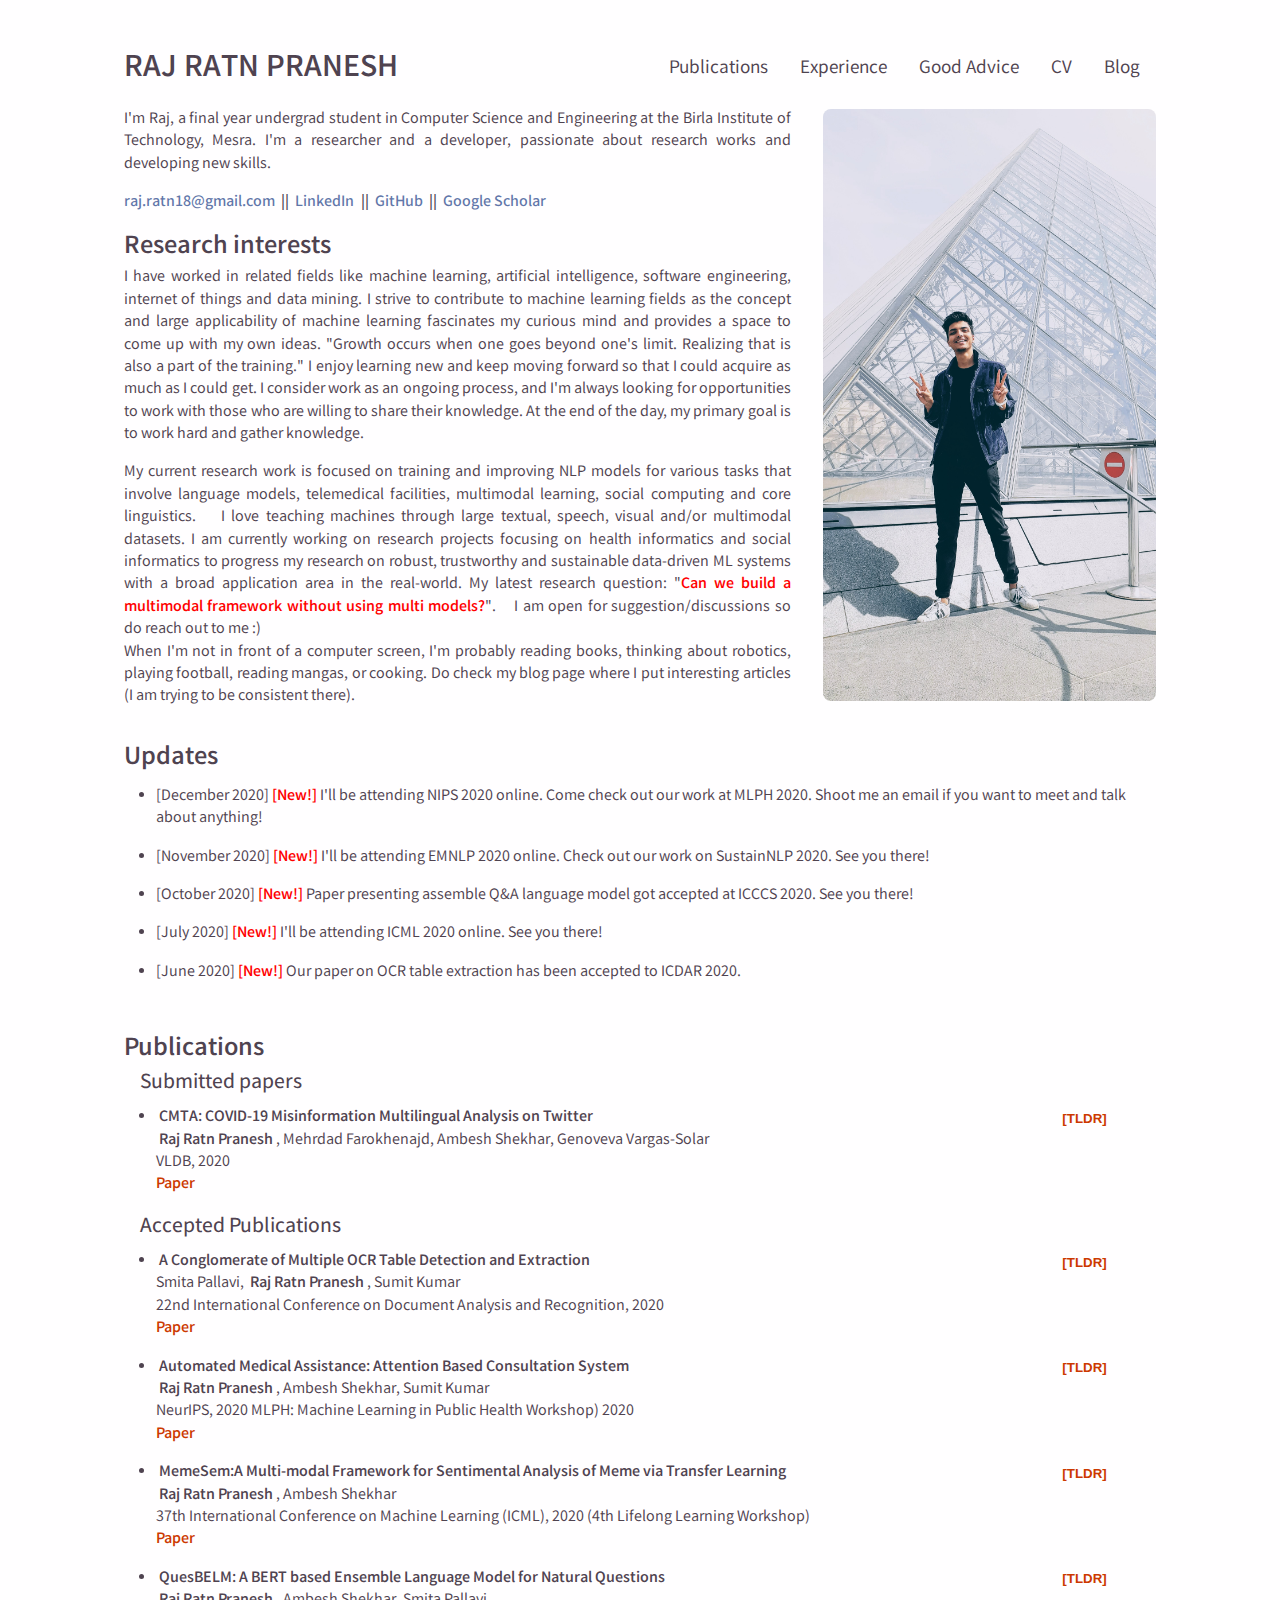
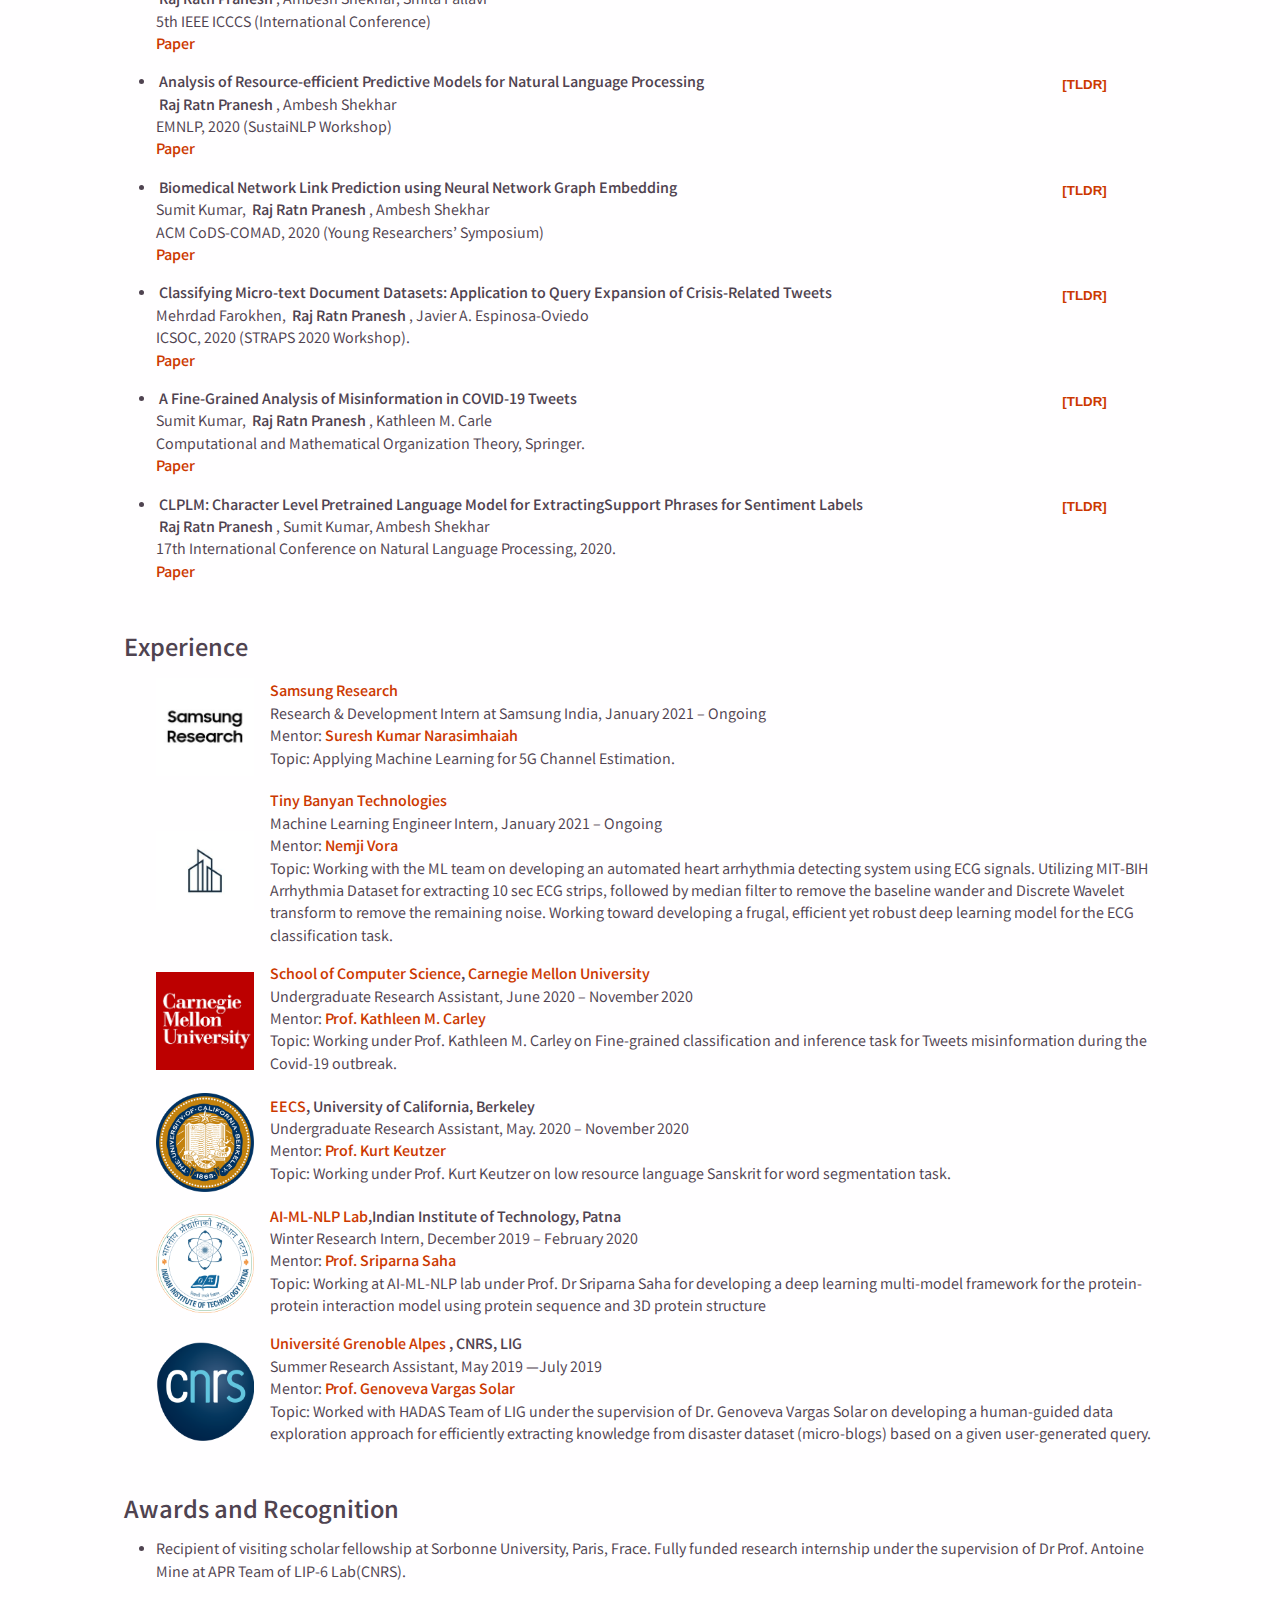
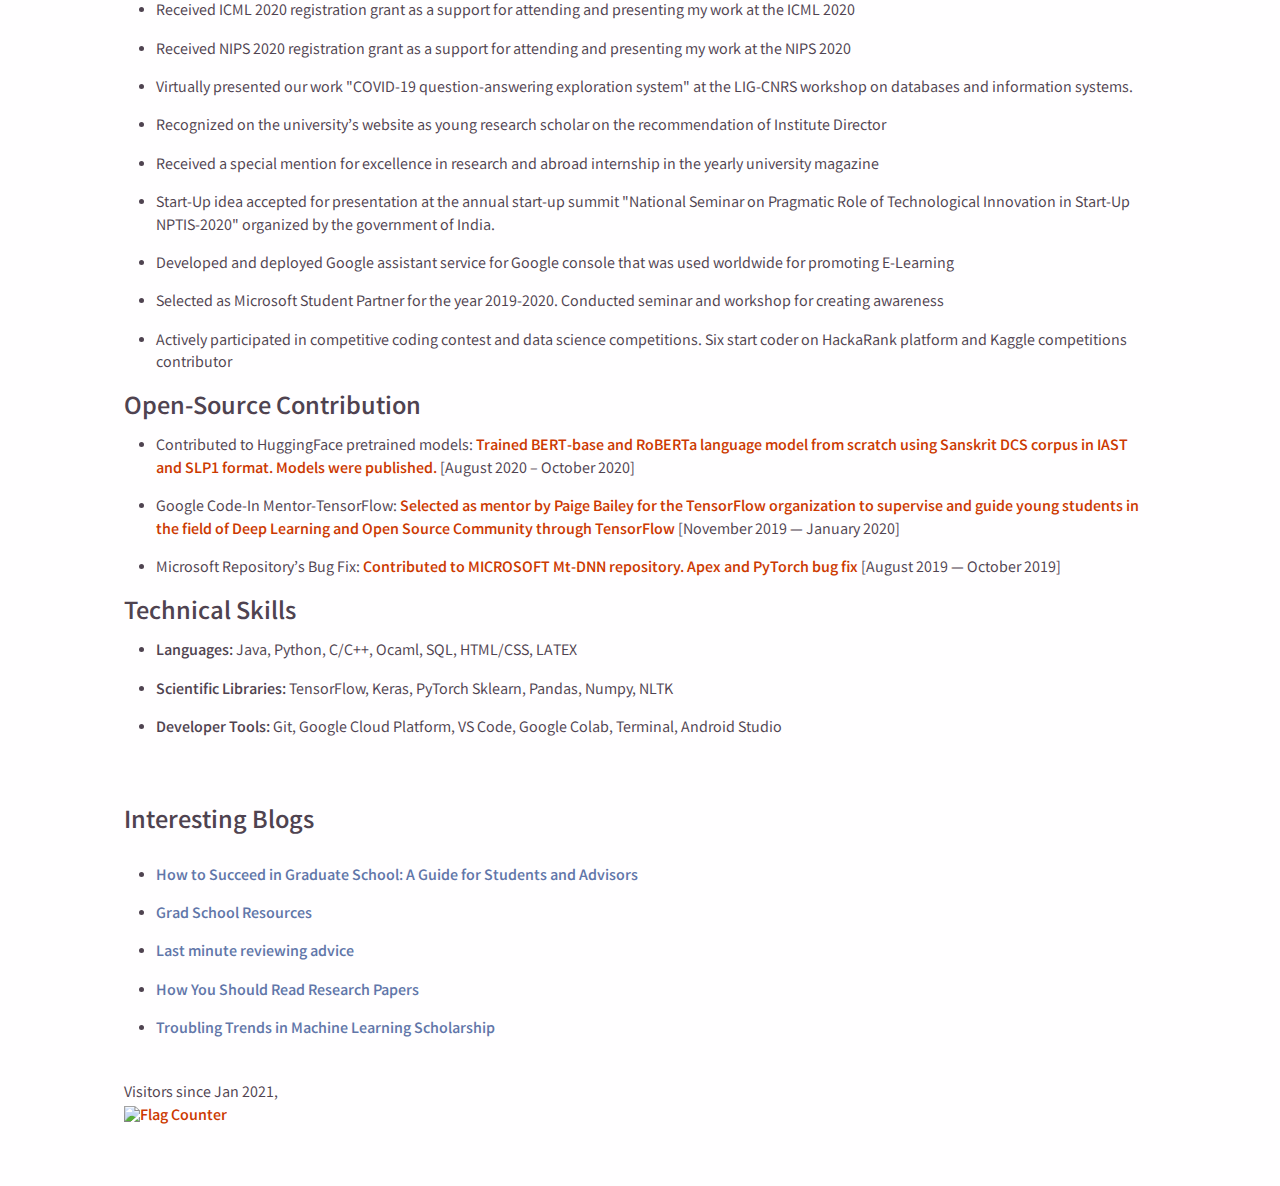
==== index.html @ efa4438d "Update index.html" ====
<!DOCTYPE html>
<html lang="en">
  <head>
    <meta charset="UTF-8" />
    <meta name="viewport" content="width=device-width, initial-scale=1.0" />
    <meta name="description" content="Raj Ratn Pranesh Academic Page" />
    <link rel="stylesheet" href="css/main.css" />
    <link rel="icon" href="img/umlogo.png">
    <title>Raj Ratn Pranesh</title>
  </head>
  <body>
    <header>
      <div class="container header-inner">
        <h1 class="name">
          Raj Ratn Pranesh
        </h1>
        <nav>
          <ul>
            <li><a href="#publications">Publications</a></li>
            <li><a href="#experience">Experience</a></li>
            <li><a href="#suggestedlinks">Good Advice</a></li>
            <li><a href="https://drive.google.com/file/d/10y8Qg8hfHDELDWDgAJNbiM0kEyWPwmr0/view?usp=sharing" target="_blank">CV</a></li>
            <li><a href="https://learningoverload.home.blog/" target="_blank">Blog</a></li>
          </ul>
        </nav>
      </div>
    </header>
    <main>
      <section id="about" class="py-1">
        <div class="container about-inner">
          <div class="about-desc">
            <p class="pb-1">
              I'm Raj, a final year undergrad student in Computer Science and Engineering at the Birla Institute of Technology, Mesra. I'm a researcher and a developer, passionate about research works and developing new skills.  
            </p>
            <div class="contact-info">
              <a href="mailto:raj.ratn18@gmail.com">raj.ratn18@gmail.com</a>
              <!-- <span>||</span>
              <a href="mailto:raj.ratn18@gmail.com"
                >raj.ratn18@gmail.com</a
              > -->
              <span>||</span>
              <a href="https://www.linkedin.com/in/raj-ratn-pranesh-382155172/">LinkedIn</a>
              <span>||</span>
              <a href="https://github.com/Rajratnpranesh">GitHub</a>
              <span>||</span>
              <a href="https://scholar.google.com/citations?user=tLBG408AAAAJ&hl=en"
                >Google Scholar</a
              >
              <!--<span>||</span>
              <a
                href="https://drive.google.com/file/d/114a9vX3dpjajZa9isMDg_d294-v-FcZ7/view?usp=sharing&authuser=0" target="_blank"
                >CV</a
              >-->
            </div>
            <div class="research">
              <h1 class="heading-m">
                Research interests
              </h1>
              <p class="pb-1">
				I have worked in related fields like machine learning, artificial intelligence, software engineering, internet of things and data mining. I strive to contribute to machine learning fields as the concept and large applicability of machine learning fascinates my curious mind and provides a space to come up with my own ideas.

				"Growth occurs when one goes beyond one's limit. Realizing that is also a part of the training."
				I enjoy learning new and keep moving forward so that I could acquire as much as I could get. I consider work as an ongoing process, and I'm always looking for opportunities to work with those who are willing to share their knowledge. At the end of the day, my primary goal is to work hard and gather knowledge.
				</span>
              </p>
	    <p>
		   My current research work is focused on training and improving NLP models for various tasks that involve language models, telemedical facilities, multimodal learning, social computing and core linguistics. 
		    I love teaching machines through large textual, speech, visual and/or multimodal datasets. I am currently working on research projects focusing on health informatics and social informatics to progress my research on robust, trustworthy and sustainable data-driven ML systems with a broad application area in the real-world. My latest research question: "<span style="color:red;font-weight: bold;">Can we build a multimodal framework without using multi models?</span>".
		    I am open for suggestion/discussions so do reach out to me :)
	     </p>	    
              <p>
                
				When I'm not in front of a computer screen, I'm probably reading books, thinking about robotics, playing football, reading mangas, or cooking. Do check my blog page where I put interesting articles (I am trying to be consistent there).
              </p>
            </div>
          </div>
          <img src="img/Raj.jpg" alt="raj" />
        </div>
      </section>
      <section id="updates" class="py-1">
        <div class="container updates-inner">
          <h1 class="heading-m">
            Updates
          </h1>
          <ul>
			<li>[December 2020] <span style="color:red;font-weight: bold;">[New!]</span> I'll be attending NIPS 2020 online. Come check out our work at MLPH 2020. Shoot me an email if you want to meet and talk about anything!</li>		  
			<li>[November 2020] <span style="color:red;font-weight: bold;">[New!]</span> I'll be attending EMNLP 2020 online. Check out our work on SustainNLP 2020. See you there!</li>
			<li>[October 2020] <span style="color:red;font-weight: bold;">[New!]</span> Paper presenting assemble Q&A language model got accepted at ICCCS 2020. See you there!</li>
            <li>[July 2020] <span style="color:red;font-weight: bold;">[New!]</span> I'll be attending ICML 2020 online. See you there!</li>
            <li>[June 2020] <span style="color:red;font-weight: bold;">[New!]</span> Our paper on OCR table extraction has been accepted to ICDAR 2020.</li>
          </ul>
        </div>
      </section>
      <section id="publications" class="py-1">
        <div class="container publications-inner">
          <h1 class="heading-m"> Publications</h1>
          <div class="submitted">
            <h2 class="heading-s ml-1">Submitted papers</h2>
            <ul>
              <li>
                <div class="collapsible">
                  <p><span class="bold"> CMTA: COVID-19 Misinformation Multilingual Analysis on Twitter </span></p>
                  <button class="collapsible-btn">[TLDR]</button>
                  <p><span class="bold">Raj Ratn Pranesh</span>, Mehrdad Farokhenajd, Ambesh Shekhar, Genoveva Vargas-Solar
                  <br>VLDB, 2020<br>
                    <a href="https://drive.google.com/file/d/1bB1dwH2BFgYZf8Ocv3Q9ercTDxtJCzsC/view?usp=sharing">Paper</a>
                  </p></div>
                <div class="content"> <p class="py-025"> <span class ="bold">TLDR: </span>This paper presents a multilingual COVID-19 related tweet analysis method, CMTA, that uses BERT, a deep learning model for multilingual tweet misinformation detection and classification. CMTA extracts features from multilingual textual data, which is then categorized into specific information classes. Classification is done by a Dense-CNN model trained on tweets manually annotated into information classes (i.e., ’false’, ’partly false’, ’misleading’).
                </p> </div>
              </li>       
            </ul>
          </div>

          <div class="accepted">
            <h2 class="heading-s ml-1">Accepted Publications</h2>
            <ul>
              <li>
                <div class="collapsible">
                  <p><span class="bold"> A Conglomerate of Multiple OCR Table Detection and Extraction </span></p>
                  <button class="collapsible-btn">[TLDR]</button>
                  <p>Smita Pallavi,<span class="bold"> Raj Ratn Pranesh</span>, Sumit Kumar
                  <br>22nd International Conference on Document Analysis and Recognition, 2020<br>
                   <a href="https://arxiv.org/abs/2010.08591">Paper</a>
                  </p></div>
                <div class="content"> <p class="py-025"> <span class ="bold">TLDR: </span> Information representation as tables are compact and concise method that eases searching, indexing, and storage requirements. Extracting and cloning tables from parsable documents is easier and widely used, however industry still faces challenge in detecting and extracting tables from OCR documents or images. This paper proposes an algorithm that detects and extracts multiple tables from OCR document. The algorithm uses a combination of image processing techniques, text recognition and procedural coding to identify distinct tables in same image and map the text to appropriate corresponding cell in dataframe which can be stored as Comma-separated values, Database, Excel and multiple other usable formats.</p> </div>
              </li>

              <li>
                <div class="collapsible">
                  <p><span class="bold"> Automated Medical Assistance: Attention Based Consultation System </span></p>
                    <button class="collapsible-btn">[TLDR]</button>
                  <p><span class="bold">Raj Ratn Pranesh</span>, Ambesh Shekhar, Sumit Kumar
                    <br>NeurIPS, 2020 MLPH: Machine Learning in Public Health Workshop) 2020<br>
                    <a href="https://drive.google.com/file/d/1_hAzSBimEjbZNGGp4PRoW0jbW207kr9A/view">Paper</a>
                    <!--<span>||</span><a href="">Dataset</a>-->
                  </p></div>
                <div class="content"><p class="py-025"><span class ="bold">TLDR: </span>. We designed three
				transformers based encoder-decoder model, namely, BERT, GPT2, and BART and
				trained them on large the dialogue dataset for text generation. We performed a
				comparative study of the models and in our analysis, we found that the BART
				model generates a doctor-like response and contains clinically informative data.
				The overall generated results were very promising and show that through transfer
				learning pre-trained transformers are reliable for developing automated medical
				assistance system and doctor-like-treatments. </p></div>
              </li>

              <li>
                <div class="collapsible">
                  <p><span class="bold"> MemeSem:A Multi-modal Framework for Sentimental Analysis of Meme via Transfer Learning </span></p>
                  <button class="collapsible-btn">[TLDR]</button>
                  <p><span class="bold">Raj Ratn Pranesh</span>, Ambesh Shekhar
                  <br>37th International Conference on Machine Learning (ICML), 2020 (4th Lifelong Learning Workshop)<br>
                    <a href="https://openreview.net/attachment?id=qHAEGVRlrz9&name=pdf">Paper</a>
                    <!--<span>||</span><a href=""> Poster </a>-->
                  </p></div>
                <div class="content"> <p class="py-025"> <span class ="bold">TLDR: </span>In this paper, we present MemeSem- a multimodal deep neural network framework for sentiment analysis of memes via transfer learning. Our proposed model utilizes VGG19 pretrained on ImageNet dataset and BERT language model to learn the visual and textual feature of the meme and combine them together to make predictions. </p> </div>
              </li>

              <li>
                <div class="collapsible">
                  <p><span class="bold"> QuesBELM: A BERT based Ensemble Language Model for Natural Questions </span></p>
                  <button class="collapsible-btn">[TLDR]</button>
                  <p><span class="bold">Raj Ratn Pranesh</span>, Ambesh Shekhar, Smita Pallavi
                  <br> 5th IEEE ICCCS (International Conference) <br>
                    <a href="https://openreview.net/pdf?id=5J3KYvaIw35">Paper</a>
                    <!--<span>||</span><a href=""> Poster </a>-->
                  </p></div>
                <div class="content"> <p class="py-025"> <span class ="bold">TLDR: </span>In our work, we systematically compare the performance of powerful variant models of Transformer architectures- ’BERTbase, BERT-large-WWM and ALBERT-XXL’ over Natural Questions dataset. We also propose a state-of-the-art BERT based ensemble language model- QuesBELM. QuesBELM leverages the power of existing BERT variants combined together to build a more accurate stacking ensemble model for question answering (QA) system </p> </div>
              </li>

              <li>
                <div class="collapsible">
                  <p> <span class="bold"> Analysis of Resource-efficient Predictive Models for Natural Language Processing </span> </p>
                  <button class="collapsible-btn">[TLDR]</button>
                  <p> <span class="bold">Raj Ratn Pranesh</span>, Ambesh Shekhar
                    <br> EMNLP, 2020 (SustaiNLP Workshop) <br>
                    <a href="https://openreview.net/pdf?id=4Dowguaqed">Paper</a>
                    <!--<span>||</span><a href=""> Slides </a>-->
                  </p></div>
                <div class="content"> <p class="py-025"> <span class ="bold">TLDR: </span>In this paper, we presented an analyses of the resource efficient predictive models, namely Bonsai, Binary Neighbor Compression(BNC), ProtoNN, Random Forest, Naive Bayes and Support vector machine(SVM), in the machine learning field for resource constraint devices. These models try to minimize resource requirements like RAM and storage without hurting the accuracy much. We utilized these models on multiple benchmark natural language processing tasks, which were sentimental analysis, spam message detection, emotion analysis and fake news classification.</p> </div>
              </li>

              <li>
                <div class="collapsible">
                  <p> <span class="bold"> Biomedical Network Link Prediction using Neural Network Graph Embedding </span> </p>
                  <button class="collapsible-btn">[TLDR]</button>
                  <p> Sumit Kumar, <span class="bold"> Raj Ratn Pranesh</span>, Ambesh Shekhar
                    <br> ACM CoDS-COMAD, 2020 (Young Researchers’ Symposium) <br>
                    <a href="https://openreview.net/pdf?id=ZsG1W37IbVh">Paper</a>
                    <!--<span>||</span><a href=""> Poster </a>-->
                  </p></div>
                <div class="content"> <p class="py-025"> <span class ="bold">TLDR: </span> In this paper, we aim at Graph embedding learning for automatic grasping of low-dimensional node representation on biomedical networks. The purpose is to use different neural Graph embedding methods for conducting analysis on 3 major biomedical link prediction tasks: drug-disease association (DDA) prediction, drug-drug interaction (DDI) classification, and protein-protein interaction (PPI) classification. We observe that graph embedding method achieve a promising result without the use of any biological features. </p> </div>
              </li>

              <li>
                <div class="collapsible">
                  <p> <span class="bold"> Classifying Micro-text Document Datasets: Application to Query Expansion of Crisis-Related Tweets </span> </p>
                  <button class="collapsible-btn">[TLDR]</button>
                  <p> Mehrdad Farokhen,<span class="bold"> Raj Ratn Pranesh</span>, Javier A. Espinosa-Oviedo
                    <br> ICSOC, 2020 (STRAPS 2020 Workshop).<br>
                    <a href="https://drive.google.com/file/d/1Ys9WFKMiG4mOGwU8ugU259HSCT-l-hGa/view">Paper</a>
                    <!--<span>||</span><a href=""> Poster </a>-->
                  </p></div>
                <div class="content"> <p class="py-025"> <span class ="bold">TLDR: </span>This paper introduces an approach based on classification and query expansion techniques in the context of micro-texts (i.e., tweets) search. In our approach, a user’s query is rewritten using a classified vocabulary derived from top-k results, to reflect her search intent better.</p> </div>
              </li>

              <li>
                <div class="collapsible">
                  <p> <span class="bold"> A Fine-Grained Analysis of Misinformation in COVID-19 Tweets </span> </p>
                  <button class="collapsible-btn">[TLDR]</button>
                  <p> Sumit Kumar,<span class="bold"> Raj Ratn Pranesh</span>, Kathleen M. Carle
                    <br> Computational and Mathematical Organization Theory, Springer.<br>
                    <a href="https://drive.google.com/file/d/1BbCM-Pfm8xca6dYe9TJbKAYpIYltDSYs/view">Paper</a>
                    <!--<span>||</span><a href=""> Poster </a>-->
                  </p></div>
                <div class="content"> <p class="py-025"> <span class ="bold">TLDR: </span>In this paper, We have proposed a Twitter dataset for fine-grained classification. Our dataset is consist of 1970 manually annotated tweets and is categorized into 4 misinformation classes, i.e, “Irrelevant”, “Conspiracy”, “True Information”, and “False Information” on the basis of response erupted during COVID-19. In this work, we also generated useful insights on our dataset and performed a systematic analysis of various language models. </p> </div>
              </li>

              <li>
                <div class="collapsible">
                  <p> <span class="bold"> CLPLM: Character Level Pretrained Language Model for ExtractingSupport Phrases for Sentiment Labels </span> </p>
                  <button class="collapsible-btn">[TLDR]</button>
                  <p> <span class="bold">Raj Ratn Pranesh</span>, Sumit Kumar, Ambesh Shekhar
                    <br> 17th International Conference on Natural Language Processing, 2020.<br>
                    <a href="https://drive.google.com/file/d/1qj-q-oYR18Zvwoxg3CoAwt1VGf-oHlyb/view">Paper</a>
                  </p></div>
                <div class="content"> <p class="py-025"> <span class ="bold">TLDR: </span>In this paper, we have designed a character-level pre-trained language model for extracting support phrases from tweets based on the sentiment label. We also propose a character-level ensemble model designed by properly blending Pre-trained Contextual Embeddings (PCE) models- RoBERTa, BERT, and ALBERT along with Neural network models-RNN, CNN and WaveNet at different stages of the model. For a given tweet and associated sentiment label, our model predicts the span of phrases in a tweet that prompts the particular sentiment in the tweet. </p> </div>
              </li>
            </ul>
          </div>
        </div>

      </section>
      <section id="experience" class="py-1">
        <div class="container experience-inner">
          <!--<h1 class="heading-m">
            Experience
          </h1>-->
          <div class="internship">
            <h1 class="heading-m" class="py-1">Experience</h1>

            <ul style=" list-style-type: none;">
		    
              <li>
                <div class="experience-col" >
                  <img src="img/sr.jpg" alt="" />
                  <div class="experience-informations">
                      <p>
                        <span class="bold"><a href=""></a> <a href=""> Samsung Research </a></span>
                      </p>
                      <p>
                        Research & Development Intern at Samsung India, January 2021 – Ongoing
                      </p>
                      <p>
                        Mentor: <a href="https://www.linkedin.com/in/suresh-kumar-n/?originalSubdomain=in" >Suresh Kumar Narasimhaiah</a>
                      </p>
                      <p>
                        Topic: Applying Machine Learning for 5G Channel Estimation.
                      </p>
                  </div>
                </div>
              </li>		    
		    
		    		    
              <li>
                <div class="experience-col" >
                  <img src="img/tbt.jpg" alt="" />
                  <div class="experience-informations">
                      <p>
                        <span class="bold"><a href=""></a> <a href=""> Tiny Banyan Technologies </a></span>
                      </p>
                      <p>
                        Machine Learning Engineer Intern, January 2021 – Ongoing
                      </p>
                      <p>
                        Mentor: <a href="https://drive.google.com/file/d/1GmFdfAKHuhbAA2HvnCZI4uKPDxAOpcbv/view?usp=sharing" >Nemji Vora</a>
                      </p>
                      <p>
                        Topic: Working with the ML team on developing an automated heart arrhythmia detecting system using ECG signals. Utilizing MIT-BIH Arrhythmia Dataset for extracting 10 sec ECG strips, followed by median filter to remove the baseline
wander and Discrete Wavelet transform to remove the remaining noise. Working toward developing a frugal, efficient yet robust deep learning model for the ECG classification task.
                      </p>
                  </div>
                </div>
              </li>
		    
		    
              <li>
                <div class="experience-col" >
                  <img src="img/facebook-research.png" alt="" />
                  <div class="experience-informations">
                      <p>
                        <span class="bold"><a href="https://www.scs.cmu.edu/">School of Computer Science</a>, <a href="https://www.cmu.edu/"> Carnegie Mellon University</a></span>
                      </p>
                      <p>
                        Undergraduate Research Assistant, June 2020 – November 2020
                      </p>
                      <p>
                        Mentor: <a href="http://www.casos.cs.cmu.edu/bios/carley/carley.html" >Prof. Kathleen M. Carley</a>
                      </p>
                      <p>
                        Topic: Working under Prof. Kathleen M. Carley on Fine-grained classification and inference task for Tweets misinformation during the Covid-19 outbreak.
                      </p>
                  </div>
                </div>
              </li>

              <li>
                <div class="experience-col" >
                  <img src="img/Seal_of_University_of_California,_Berkeley.svg.png" alt=""/>
                  <div class="experience-informations">
                      <p>
                        <span class="bold"><a href="https://eecs.berkeley.edu/">EECS</a>, University of California, Berkeley</span>
                      </p>
                      <p>
                        Undergraduate Research Assistant, May. 2020 – November 2020
                      </p>
                      <p>
                        Mentor: <a href="https://people.eecs.berkeley.edu/~keutzer/" >Prof. Kurt Keutzer</a>
                      </p>
                      <p>
                        Topic: Working under Prof. Kurt Keutzer on low resource language Sanskrit for word segmentation task.
                      </p>
                  </div>
                </div>
              </li>
              <li>
                <div class="experience-col" >
                  <img src="img/academias.svg.png" alt="Aca" />
                  <div class="experience-informations">
                      <p>
                        <span class="bold"><a href="http://www.iitp.ac.in/~ai-nlp-ml/">AI-ML-NLP Lab</a>,Indian Institute of Technology, Patna</span>
                      </p>
                      <p>
                        Winter Research Intern, December 2019 – February 2020
                      </p>
                      <p>
                        Mentor: <a href="http://www.iitp.ac.in/~sriparna/" >Prof. Sriparna Saha</a>
                      </p>
                      <p>
                        Topic: Working at AI-ML-NLP lab under Prof. Dr Sriparna Saha for developing a deep learning multi-model framework for the protein-protein interaction model using protein sequence and 3D protein structure
                      </p>
                  </div>
                </div>
              </li>
              <li>
                <div class="experience-col" >
                  <img src="img/1200px-CNRS.svg.png" alt="hi"/>
                  <div class="experience-informations">
                      <p>
                        <span class="bold"><a href="http://www.liglab.fr/en/research/research-areas-and-teams/hadas" >Université Grenoble Alpes </a>, CNRS, LIG</span>
                      </p>
                      <p>
                        Summer Research Assistant, May 2019 —July 2019
                      </p>
                      <p>
                        Mentor: <a href="http://vargas-solar.com/" >Prof. Genoveva Vargas Solar</a>
                      </p>
                      <p>
                        Topic: Worked with HADAS Team of LIG under the supervision of Dr. Genoveva Vargas Solar on developing a human-guided data exploration approach for efficiently extracting knowledge from disaster dataset (micro-blogs) based on a given user-generated query.
                      </p>
                  </div>
                </div>
              </li>
            </ul>
          </div>
          <div class="awards">
            <h1 class="heading-m py-1"></h1>
            <h1 class="heading-m" class="py-1">Awards and Recognition</h1>
            <ul>
              <li>Recipient of visiting scholar fellowship at Sorbonne University, Paris, Frace. Fully funded research internship under the supervision of Dr Prof. Antoine Mine at APR Team of LIP-6 Lab(CNRS).</li>
              <li>Received ICML 2020 registration grant as a support for attending and presenting my work at the ICML 2020</li>
              <li>Received NIPS 2020 registration grant as a support for attending and presenting my work at the NIPS 2020</li>
              <li>Virtually presented our work "COVID-19 question-answering exploration system" at the LIG-CNRS workshop on databases and information systems.</li>
              <li>Recognized on the university’s website as young research scholar on the recommendation of Institute Director</li>
              <li>Received a special mention for excellence in research and abroad internship in the yearly university magazine</li>
              <li>Start-Up idea accepted for presentation at the annual start-up summit "National Seminar on Pragmatic Role of Technological Innovation in Start-Up NPTIS-2020" organized by the government of India.</li>
              <li>Developed and deployed Google assistant service for Google console that was used worldwide for promoting E-Learning</li>
             <li>Selected as Microsoft Student Partner for the year 2019-2020. Conducted seminar and workshop for creating awareness</li>
              <li>Actively participated in competitive coding contest and data science competitions. Six start coder on HackaRank platform and Kaggle competitions contributor</li>		  
            </ul>
            <div class="service">

              <h1 class="heading-m" class="py-1">Open-Source Contribution</h1>
              <ul>
                <li>

                    Contributed to HuggingFace pretrained models:
                    <a href="https://huggingface.co/rajratnpranesh"
                      >Trained BERT-base and RoBERTa language model from scratch using Sanskrit DCS corpus in IAST and SLP1 format. Models were published.</a
                    >
                    [August 2020 – October 2020]

                </li>
                <li>

                    Google Code-In Mentor-TensorFlow:
                    <a href="https://codein.withgoogle.com/archive/"
                      >Selected as mentor by Paige Bailey for the TensorFlow organization to supervise and guide young students in the field of Deep Learning and Open Source Community through TensorFlow</a
                    >
                    [November 2019 — January 2020]

                </li>
                <li>

                    Microsoft Repository’s Bug Fix:
                    <a href="https://github.com/namisan/mt-dnn/pull/108"
                      >Contributed to MICROSOFT Mt-DNN repository. Apex and PyTorch bug fix </a
                    >
                    [August 2019 — October 2019]

                </li>		      
              </ul>
            </div>
          </div>
          <div class="service">
            <h1 class="heading-m" class="py-1">Technical Skills</h1>
            <ul>
              <li><span class="bold">Languages:</span> Java, Python, C/C++, Ocaml, SQL, HTML/CSS, LATEX</li>
              <li><span class="bold">Scientific Libraries:</span> TensorFlow, Keras, PyTorch Sklearn, Pandas, Numpy, NLTK</li>
              <li><span class="bold">Developer Tools:</span> Git, Google Cloud Platform, VS Code, Google Colab, Terminal, Android Studio</li>
            </ul>
          </div>


        <div id="suggestedlinks" class="suggestedlinks">
          <h1 class="heading-m py-1"></h1>
          <h1 class="heading-m py-1">Interesting Blogs</h1>
          <ul>
            <li><a href="https://www.csee.umbc.edu/~mariedj/papers/advice.pdf">How to Succeed in Graduate School: A Guide for Students and Advisors</a></li>
            <li><a href="http://martiansideofthemoon.github.io/2018/05/29/grad-resources.html">Grad School Resources</a></li>
            <li><a href="https://acl2017.wordpress.com/2017/02/23/last-minute-reviewing-advice/amp/?__twitter_impression=true">Last minute reviewing advice</a></li>
            <li><a href="https://towardsdatascience.com/how-you-should-read-research-papers-according-to-andrew-ng-stanford-deep-learning-lectures-98ecbd3ccfb3">How You Should Read Research Papers</a></li>
            <li><a href="https://arxiv.org/abs/1807.03341">Troubling Trends in Machine Learning Scholarship</a></li>
          </ul>

        </div>
        </div>
      </div>

      </section>

  <section id="contact" class="home-section wg-contact   " style="padding: 10px 0 10px 0;" >
    <div class="container">
      





<div class="row contact-widget">
  <div class="col-12 col-lg-4 section-heading">
    <h1></h1>
    
  </div>
  <div class="col-12 col-lg-8">
    <p>Visitors since Jan 2021,  <br>
<a href="https://info.flagcounter.com/nyAr"><img src="https://s05.flagcounter.com/count2/nyAr/bg_FFFFFF/txt_000000/border_CCCCCC/columns_2/maxflags_10/viewers_0/labels_0/pageviews_0/flags_0/percent_0/" alt="Flag Counter" border="0"></a></p>


      



    
    

  </div>
</div>

    </div>
  </section>



    </main>
  </body>
  <script src="https://unpkg.com/feather-icons"></script>
  <script src="js/main.js"></script>
</html>
---- css/main.css ----
@import url("https://fonts.googleapis.com/css2?family=Varta:wght@300;400;500;515;600;700&display=swap");
.container {
  max-width: 1080px;
  padding: 0 1.5rem;
  margin: auto;
}

.py-025 {
  padding: 0.25rem 0;
}

.py-1 {
  padding: 1rem 0;
}

.py-2 {
  padding: 2rem 0;
}

.py-3 {
  padding: 3rem 0;
}

.pt-025 {
  padding-top: 0.25rem;
}

.pb-1 {
  padding-bottom: 1rem;
}

.ml-1 {
  margin-left: 1rem;
}

.heading-lg {
  font-size: 2rem;
}

.heading-m {
  font-size: 1.65rem;
}

.heading-s {
  font-size: 1.35rem;
  font-weight: 500;
}

.underline {
  text-decoration: underline;
}

.bold {
  font-weight: bold;
}

.linkcolor {
  color: red;
}

.experience-col {
  display: grid;
  grid-template-columns: 1fr 9fr;
  align-items: center;
  grid-gap: 1rem;
}

.experience-informations {
  display: grid;
  grid-template-rows: repeat(4, fit-content);
}

.collapsible {
  display: grid;
  grid-template-columns: 6fr 1fr;
  height: auto;
  align-items: center;
}

.collapsible span {
  font-weight: 800;
  margin: 0 0.2rem;
}

.collapsible-btn {
  background-color: transparent;
  cursor: pointer;
  border: none;
  font-weight: bold;
  color: #cc3900;
  outline: none;
}

.content {
  max-height: 0;
  overflow: hidden;
  transition: max-height 0.5s ease-in-out;
}

* {
  margin: 0;
  padding: 0;
  box-sizing: border-box;
}

html {
  font-family: "Varta", sans-serif;
  scroll-behavior: smooth;
  line-height: 1.4;
}

body {
  background: #fffeff;
  color: #4f4350;
  padding: 3rem 0;
}

#experience .experience-inner .suggestedlinks a {
  color: #6176a9;
}

a {
  text-decoration: none;
  color: #cc3900;
  font-weight: bold;
}

img {
  width: 100%;
}

header .header-inner {
  display: flex;
  justify-content: space-between;
}
header .header-inner .name {
  font-size: 2rem;
  text-transform: uppercase;
}
header .header-inner nav ul {
  display: flex;
  list-style: none;
  flex-wrap: wrap;
}
header .header-inner nav ul li {
  margin: 0.5rem 1rem;
}
header .header-inner nav ul li a {
  color: #4f4350;
  font-size: 1.2rem;
  font-weight: 400;
  transition: all 0.5s;
  border-bottom: 3px solid transparent;
}
header .header-inner nav ul li a:hover {
  border-bottom: 3px solid #6176a9;
}

#about .about-inner {
  display: grid;
  grid-template-columns: 3fr 1.5fr;
  grid-gap: 2rem;
}
#about .about-inner .contact-info span {
  font-weight: 800;
  margin: 0 0.2rem;
}
#about .about-inner .contact-info a {
  color: #6176a9;
  font-weight: 600;
}
#about .about-inner .research {
  padding-top: 1rem;
}
#about .about-inner p {
  text-align: justify;
}
#about .about-inner img {
  border-radius: 8px;
}

#updates .updates-inner ul li,
#updates .publications-inner ul li,
#updates .experience-inner ul li,
#publications .updates-inner ul li,
#publications .publications-inner ul li,
#publications .experience-inner ul li,
#experience .updates-inner ul li,
#experience .publications-inner ul li,
#experience .experience-inner ul li {
  margin: 1rem 0 1rem 2rem;
}
#updates .updates-inner ul li:first-child,
#updates .publications-inner ul li:first-child,
#updates .experience-inner ul li:first-child,
#publications .updates-inner ul li:first-child,
#publications .publications-inner ul li:first-child,
#publications .experience-inner ul li:first-child,
#experience .updates-inner ul li:first-child,
#experience .publications-inner ul li:first-child,
#experience .experience-inner ul li:first-child {
  margin: 0.5rem 0 1rem 2rem;
}
#updates .updates-inner ul li,
#updates .publications-inner ul li,
#updates .experience-inner ul li,
#publications .updates-inner ul li,
#publications .publications-inner ul li,
#publications .experience-inner ul li,
#experience .updates-inner ul li,
#experience .publications-inner ul li,
#experience .experience-inner ul li {
  color: #4f4350;
}

@media screen and (max-width: 880px) {
  .experience-col {
    grid-template-columns: 1fr 7fr;
  }
}

@media screen and (max-width: 800px) {
  #about .about-inner {
    grid-template-columns: 1fr;
  }
  #about .about-inner img {
    order: 1;
  }
  #about .about-inner .about-desc {
    order: 2;
  }
}

@media screen and (max-width: 750px) {
  .experience-col {
    grid-template-columns: 1fr 6fr;
  }
}
@media screen and (max-width: 640px) {
  .experience-col {
    grid-template-columns: 1fr 4fr;
  }
}

@media screen and (max-width: 600px) {
  header .header-inner {
    flex-direction: column;
    justify-content: center;
    align-items: center;
  }
}

@media screen and (max-width: 500px) {
  .experience-col {
    grid-template-columns: 1fr 2.5fr;
  }
}

@media screen and (max-width: 420px) {
  .experience-col {
    grid-template-columns: 1fr;
    justify-content: center;
  }

  .experience-col img {
    width: 50%;
    margin: auto;
  }
}
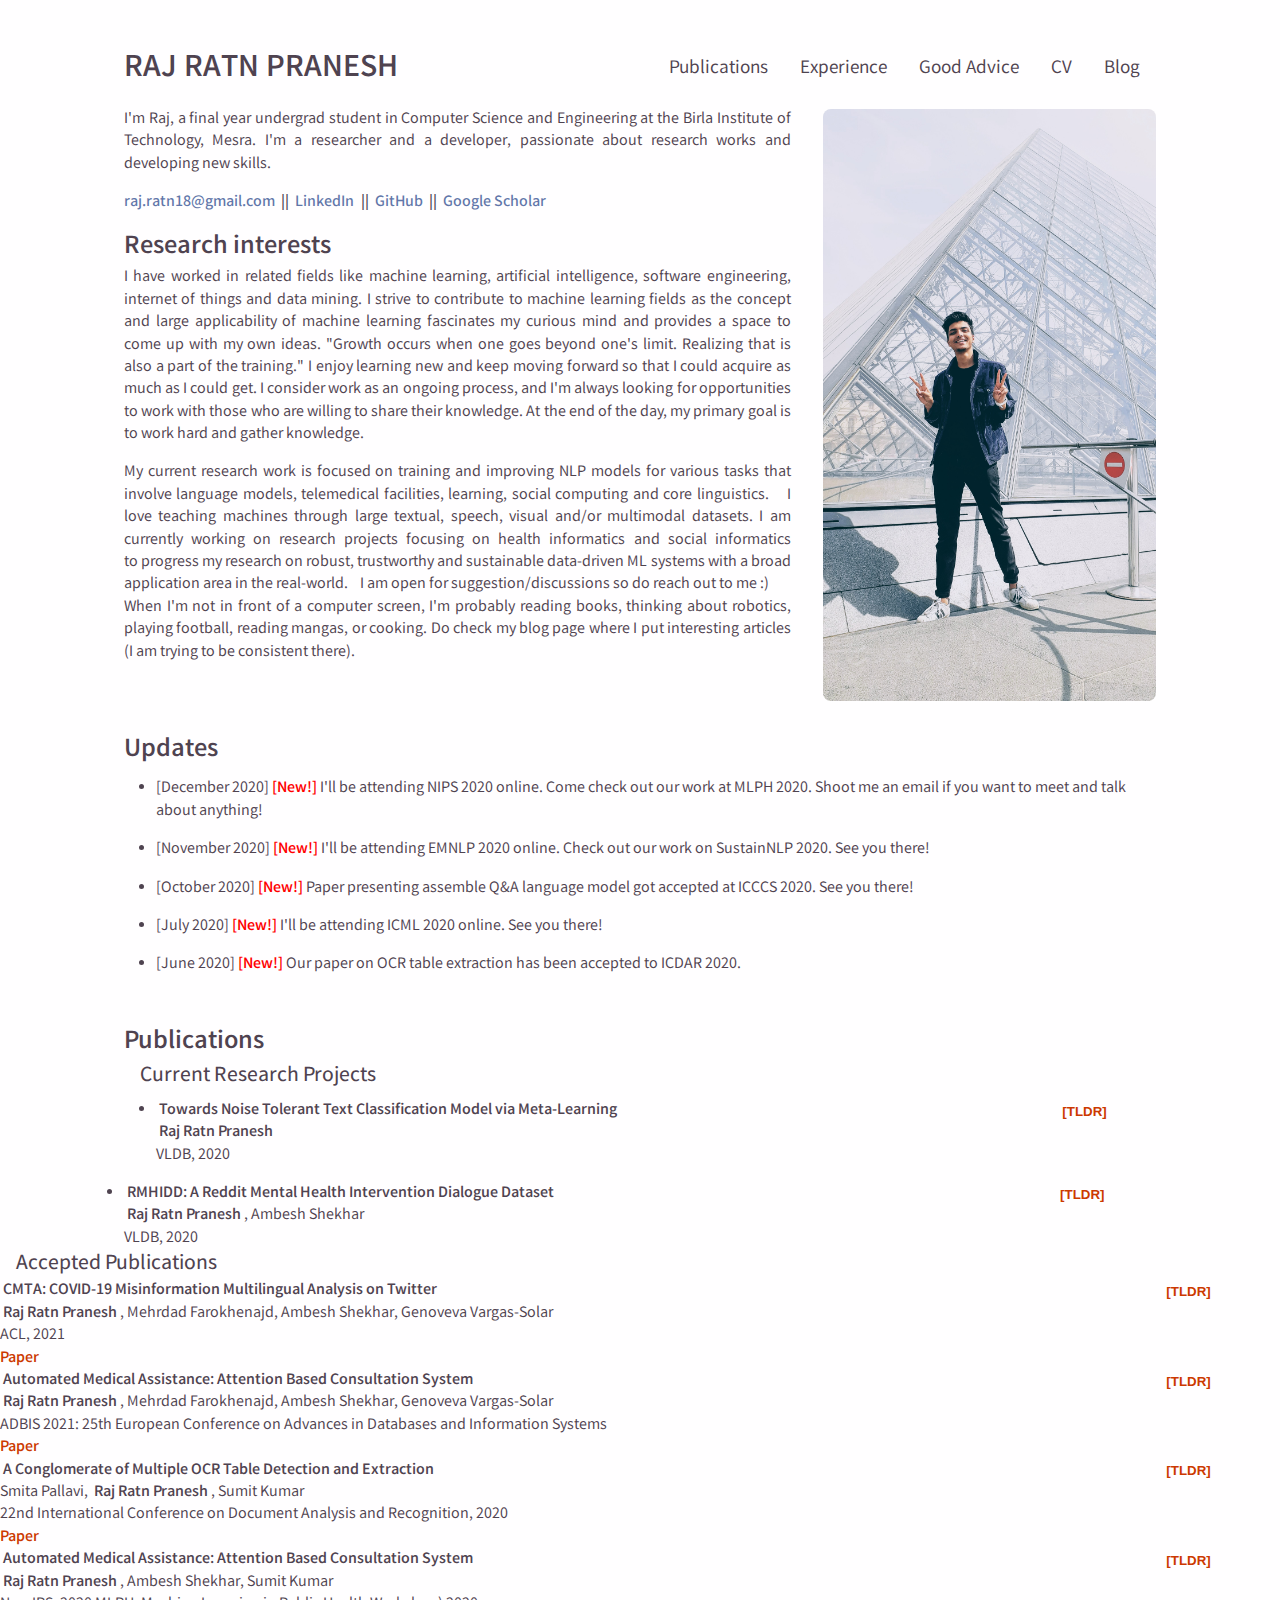
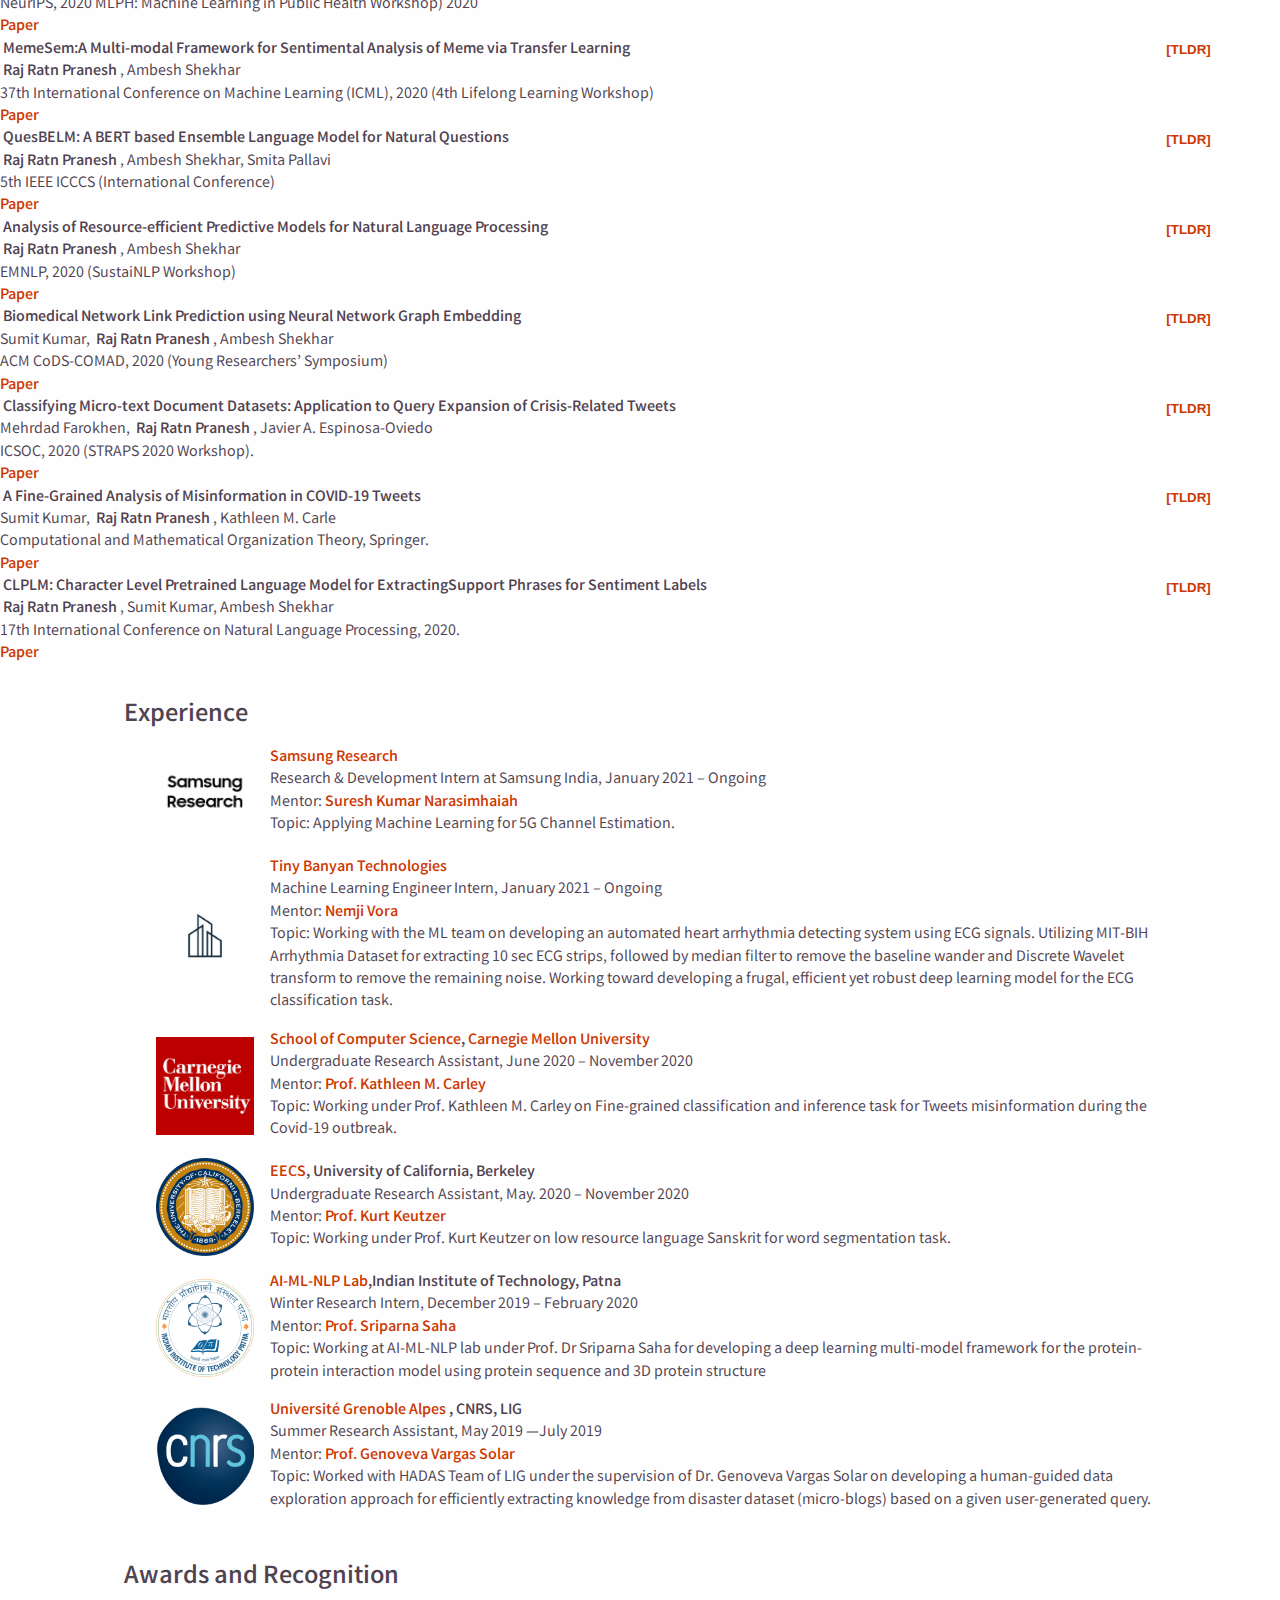
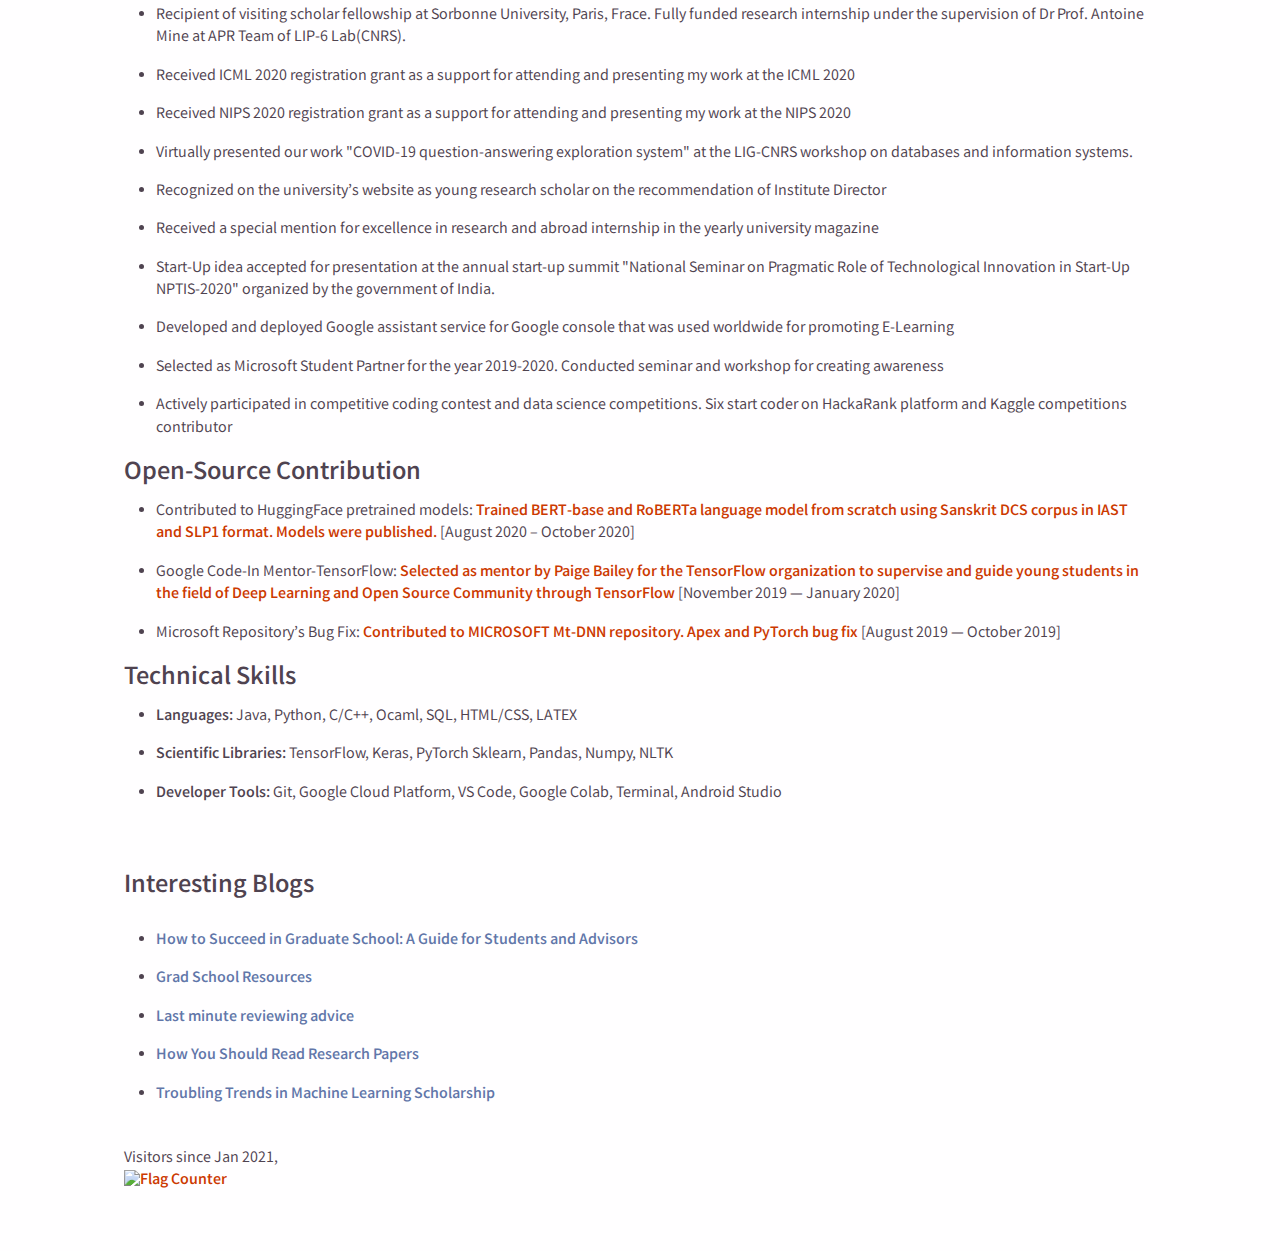
==== commit b74a7cf4: "Update index.html" ====
--- a/index.html
+++ b/index.html
@@ -64,8 +64,9 @@
 				</span>
               </p>
 	    <p>
-		   My current research work is focused on training and improving NLP models for various tasks that involve language models, telemedical facilities, multimodal learning, social computing and core linguistics. 
-		    I love teaching machines through large textual, speech, visual and/or multimodal datasets. I am currently working on research projects focusing on health informatics and social informatics to progress my research on robust, trustworthy and sustainable data-driven ML systems with a broad application area in the real-world. My latest research question: "<span style="color:red;font-weight: bold;">Can we build a multimodal framework without using multi models?</span>".
+		   My current research work is focused on training and improving NLP models for various tasks that involve language models, telemedical facilities, 
+		    learning, social computing and core linguistics. 
+		    I love teaching machines through large textual, speech, visual and/or multimodal datasets. I am currently working on research projects focusing on health informatics and social informatics to progress my research on robust, trustworthy and sustainable data-driven ML systems with a broad application area in the real-world.
 		    I am open for suggestion/discussions so do reach out to me :)
 	     </p>	    
               <p>
@@ -95,25 +96,61 @@
         <div class="container publications-inner">
           <h1 class="heading-m"> Publications</h1>
           <div class="submitted">
-            <h2 class="heading-s ml-1">Submitted papers</h2>
+            <h2 class="heading-s ml-1">Current Research Projects</h2>
             <ul>
               <li>
                 <div class="collapsible">
-                  <p><span class="bold"> CMTA: COVID-19 Misinformation Multilingual Analysis on Twitter </span></p>
-                  <button class="collapsible-btn">[TLDR]</button>
-                  <p><span class="bold">Raj Ratn Pranesh</span>, Mehrdad Farokhenajd, Ambesh Shekhar, Genoveva Vargas-Solar
+                  <p><span class="bold"> Towards Noise Tolerant Text Classification Model via Meta-Learning </span></p>
+                  <button class="collapsible-btn">[TLDR]</button>
+                  <p><span class="bold">Raj Ratn Pranesh</span> 
                   <br>VLDB, 2020<br>
-                    <a href="https://drive.google.com/file/d/1bB1dwH2BFgYZf8Ocv3Q9ercTDxtJCzsC/view?usp=sharing">Paper</a>
-                  </p></div>
-                <div class="content"> <p class="py-025"> <span class ="bold">TLDR: </span>This paper presents a multilingual COVID-19 related tweet analysis method, CMTA, that uses BERT, a deep learning model for multilingual tweet misinformation detection and classification. CMTA extracts features from multilingual textual data, which is then categorized into specific information classes. Classification is done by a Dense-CNN model trained on tweets manually annotated into information classes (i.e., ’false’, ’partly false’, ’misleading’).
+                    <a href=""></a>
+                  </p></div>
+                <div class="content"> <p class="py-025"> <span class ="bold">TLDR: </span> Despite significant advancements of deep neural networks (DNNs) in text classification tasks, one of the most crucial factors behind achieving human-level accuracy is the quality of large manually annotated training data, which are time-consuming and costly to accumulate. There are several low-cost data repositories available on the internet, but they often bear incorrect labels. But DNNs can easily overfit to label noise when trained on noisily labeled datasets, resulting in performance deterioration. Therefore, to address this problem, we present a noise-tolerant model-agnostic training algorithm. In this method, prior to the conventional gradient update, a meta-learning update is done by simulating the actual training using each set of generated synthetic noisy labels. Training on randomized synthetic noise helps the model to not overfit to any specific label noise which consequently, enhances its robustness to label noise present in the dataset. We perform extensive experiments on multiple massive text classification dataset and show that through our method DNNs learn finer textual representation making them robust to erroneous labels. </p></div>
                 </p> </div>
-              </li>       
+              </li> 
+	      
+              <li>
+                <div class="collapsible">
+                  <p><span class="bold"> RMHIDD: A Reddit Mental Health Intervention Dialogue Dataset </span></p>
+                  <button class="collapsible-btn">[TLDR]</button>
+                  <p><span class="bold">Raj Ratn Pranesh</span>, Ambesh Shekhar
+                  <br>VLDB, 2020<br>
+                    <a href=""></a>
+                  </p></div>
+                <div class="content"> <p class="py-025"> <span class ="bold">TLDR: </span> In the modern human society, mental health is one of the most critical concern. Over past many years a large proportion of population has been affected with serious mental disorders. People with mental illness require effective mental health intervention and treatment as early as possible to decrease the chances of any further mental defilement. In this paper, we present RMHIDD, a new dialogue corpus for automated mental health intervention. The dataset is consists of over 200K Reddit posts collected from 18 different sub-Reddit groups with each post  consisting of sequential conversation between the users. On this dataset, we also trained various models for dialogue generation task, namely-'Seq2Seq', 'BART' and 'DialoGPT'. In our analysis we found that the BART model outperformed other models with a higher Perplexity score of 19.7. We also found that the DialoGPT model surpasses other models on various machine translation evaluation metrics. The results generated from various language models were promising and showed the possibility of building automated mental health intervention.</p></div>
+              </li> 	      
+	      
             </ul>
           </div>
 
           <div class="accepted">
             <h2 class="heading-s ml-1">Accepted Publications</h2>
             <ul>
+		  
+              <li>
+                <div class="collapsible">
+                  <p><span class="bold"> CMTA: COVID-19 Misinformation Multilingual Analysis on Twitter </span></p>
+                    <button class="collapsible-btn">[TLDR]</button>
+                  <p><span class="bold">Raj Ratn Pranesh</span>, Mehrdad Farokhenajd, Ambesh Shekhar, Genoveva Vargas-Solar
+                    <br>ACL, 2021<br>
+                    <a href="">Paper</a>
+                    <!--<span>||</span><a href="">Dataset</a>-->
+                  </p></div>
+                <div class="content"><p class="py-025"><span class ="bold">TLDR: </span>.This paper presents a multilingual COVID-19 re- lated tweet analysis method, CMTA, that uses BERT, a deep learning model for multilingual tweet misinformation detection and classifica- tion. CMTA extracts features from multilin- gual textual data, which is then categorized into specific information classes. Classifica- tion is done by a Dense-CNN model trained on tweets manually annotated into information classes (i.e., ’false’, ’partly false’, ’mislead- ing’). The paper presents an analysis of mul- tilingual tweets from February to June, show- ing the distribution type of information spread across different languages. To access the per- formance of the CMTA multilingual model, we performed a comparative analysis of 8 monolingual model and CMTA for the misin- formation detection task. The results show that our proposed CMTA model has surpassed var- ious monolingual models which consolidated the fact that through transfer learning a multi- lingual framework could be developed. </p></div>
+              </li>		    
+		   		    
+                <div class="collapsible">
+                  <p><span class="bold"> Automated Medical Assistance: Attention Based Consultation System </span></p>
+                    <button class="collapsible-btn">[TLDR]</button>
+                  <p><span class="bold">Raj Ratn Pranesh</span>, Mehrdad Farokhenajd, Ambesh Shekhar, Genoveva Vargas-Solar
+                    <br>ADBIS 2021: 25th European Conference on Advances in Databases and Information Systems<br>
+                    <a href="">Paper</a>
+                    <!--<span>||</span><a href="">Dataset</a>-->
+                  </p></div>
+                <div class="content"><p class="py-025"><span class ="bold"> </p></div>
+              </li>		    
+		    
               <li>
                 <div class="collapsible">
                   <p><span class="bold"> A Conglomerate of Multiple OCR Table Detection and Extraction </span></p>
@@ -134,7 +171,7 @@
                     <a href="https://drive.google.com/file/d/1_hAzSBimEjbZNGGp4PRoW0jbW207kr9A/view">Paper</a>
                     <!--<span>||</span><a href="">Dataset</a>-->
                   </p></div>
-                <div class="content"><p class="py-025"><span class ="bold">TLDR: </span>. We designed three
+                <div class="content"><p class="py-025"><span class ="bold">TLDR: </span> We designed three
 				transformers based encoder-decoder model, namely, BERT, GPT2, and BART and
 				trained them on large the dialogue dataset for text generation. We performed a
 				comparative study of the models and in our analysis, we found that the BART
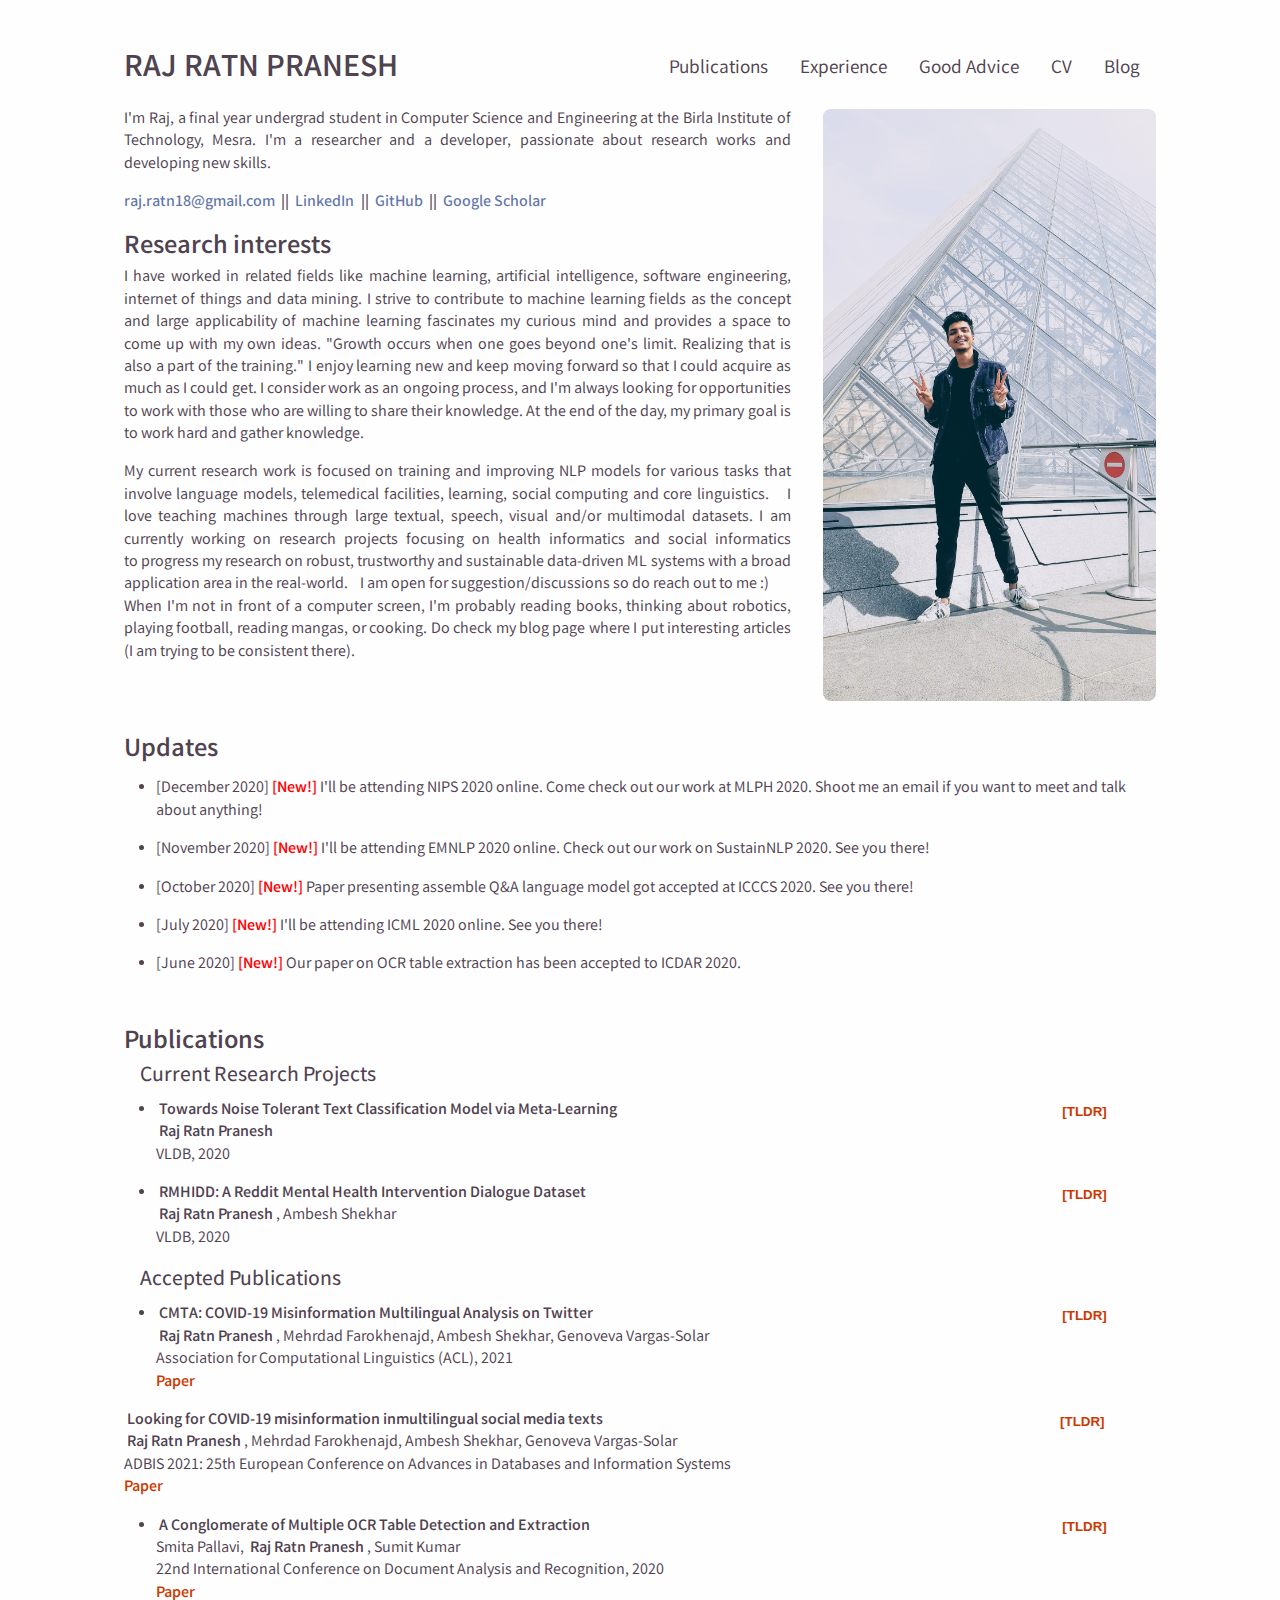
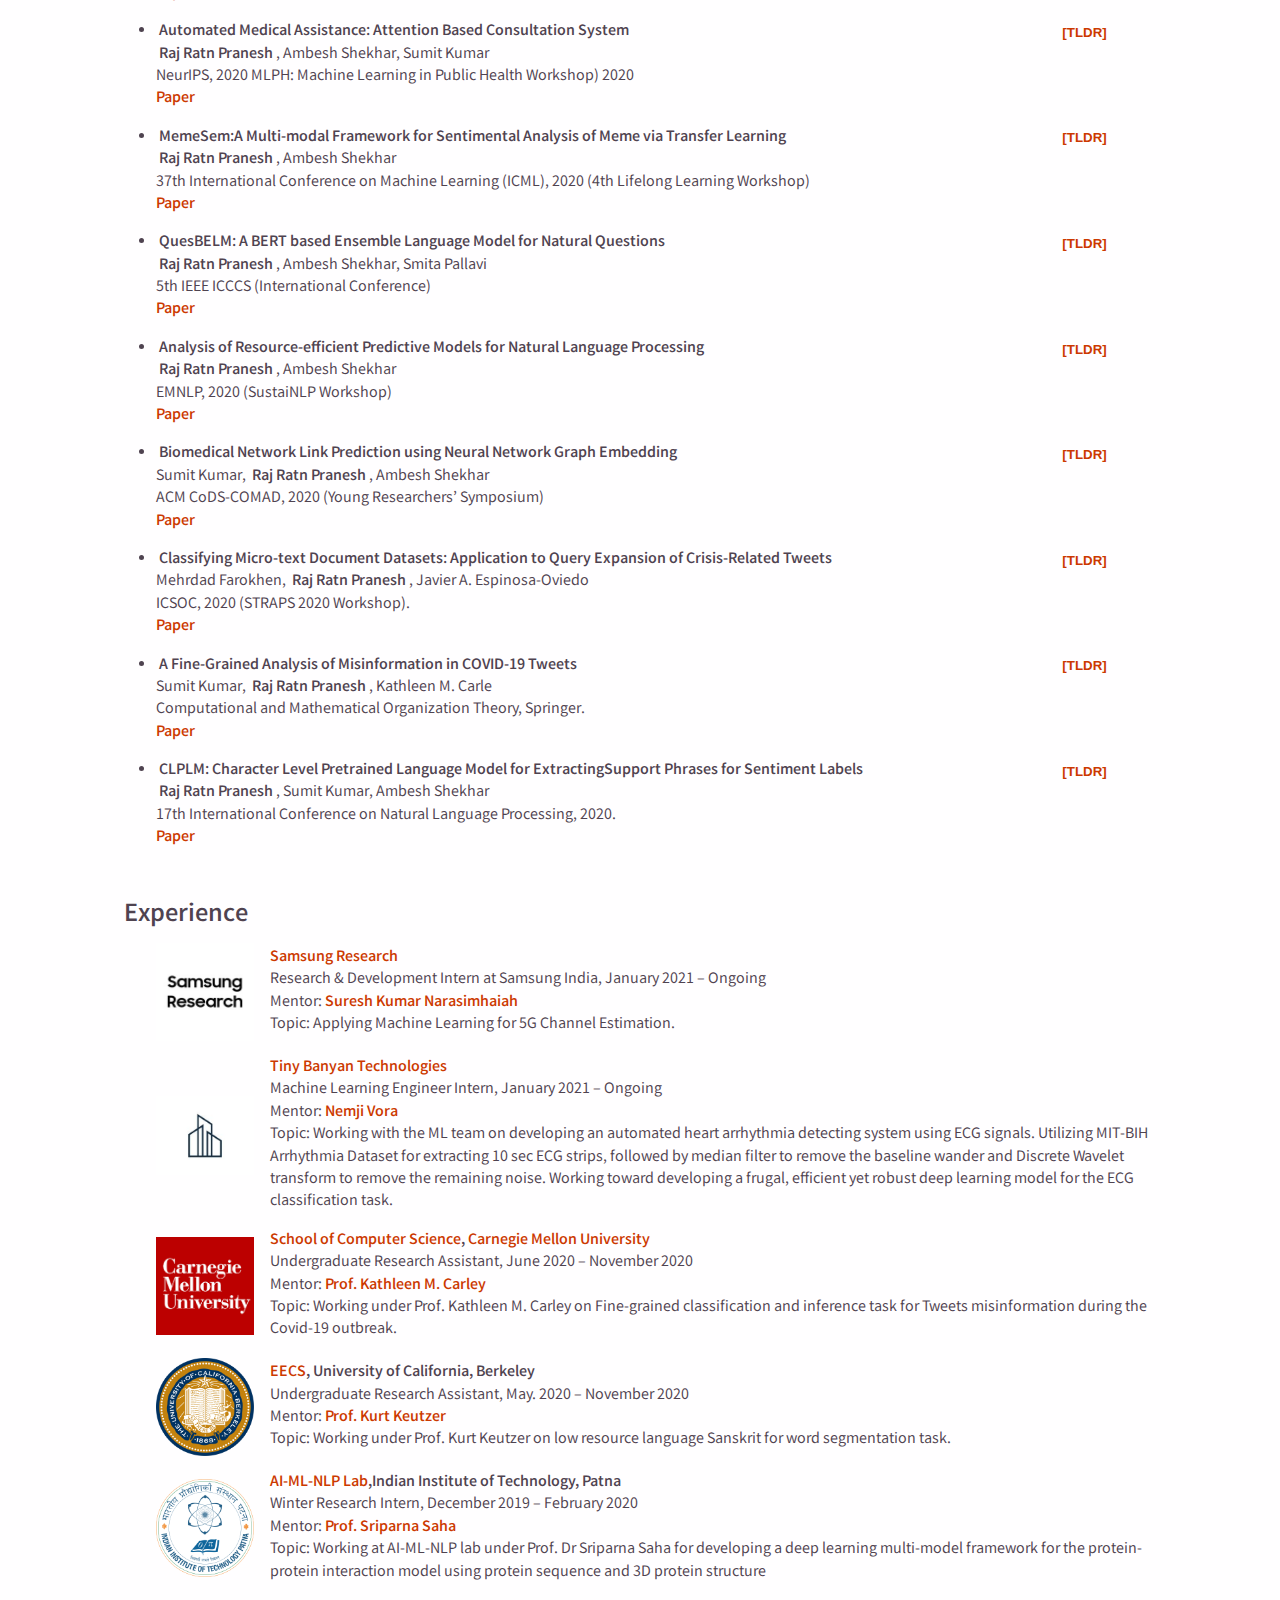
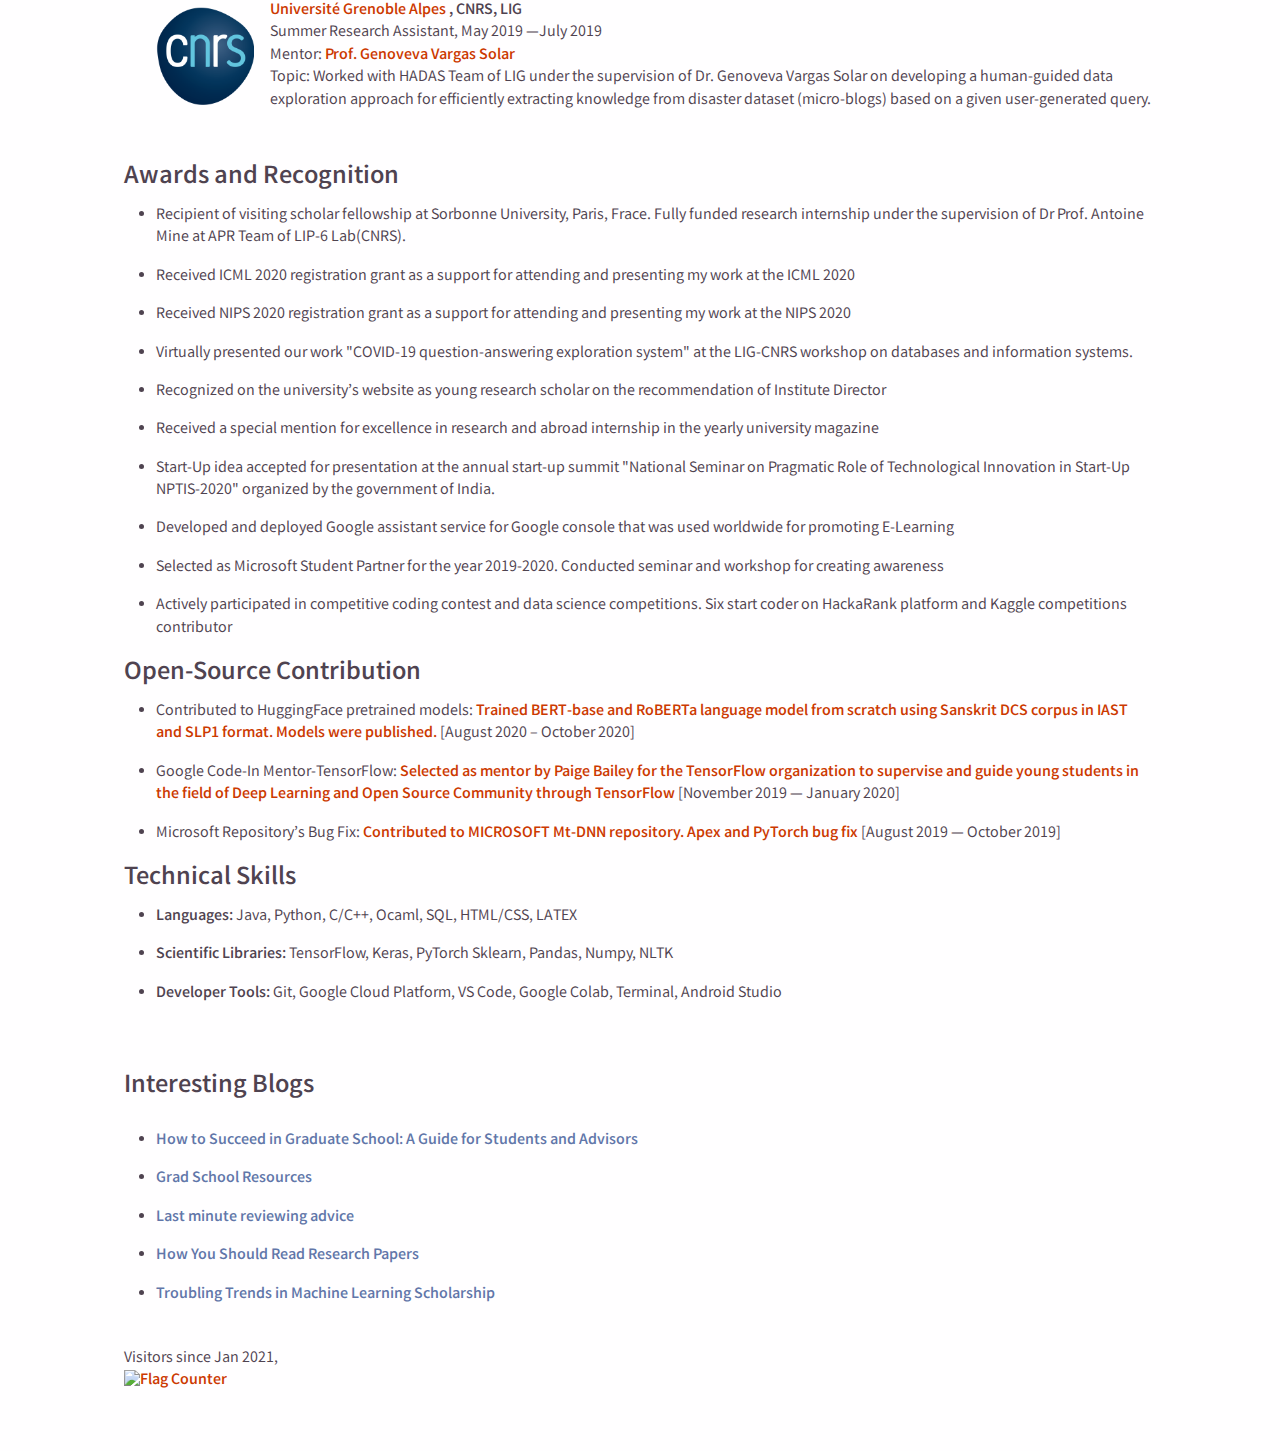
==== commit 8203a46f: "Update index.html" ====
--- a/index.html
+++ b/index.html
@@ -106,7 +106,12 @@
                   <br>VLDB, 2020<br>
                     <a href=""></a>
                   </p></div>
-                <div class="content"> <p class="py-025"> <span class ="bold">TLDR: </span> Despite significant advancements of deep neural networks (DNNs) in text classification tasks, one of the most crucial factors behind achieving human-level accuracy is the quality of large manually annotated training data, which are time-consuming and costly to accumulate. There are several low-cost data repositories available on the internet, but they often bear incorrect labels. But DNNs can easily overfit to label noise when trained on noisily labeled datasets, resulting in performance deterioration. Therefore, to address this problem, we present a noise-tolerant model-agnostic training algorithm. In this method, prior to the conventional gradient update, a meta-learning update is done by simulating the actual training using each set of generated synthetic noisy labels. Training on randomized synthetic noise helps the model to not overfit to any specific label noise which consequently, enhances its robustness to label noise present in the dataset. We perform extensive experiments on multiple massive text classification dataset and show that through our method DNNs learn finer textual representation making them robust to erroneous labels. </p></div>
+                <div class="content"> <p class="py-025"> <span class ="bold">TLDR: </span> Despite significant advancements of deep neural networks (DNNs) in text classification tasks, one of the most crucial factors behind achieving human-level accuracy is the quality of large manually annotated training data, which are time-consuming and costly to accumulate. There are several low-cost data repositories available on the internet, but they often bear incorrect labels. 
+			But DNNs can easily overfit to label noise when trained on noisily labeled datasets, resulting in performance deterioration. 
+			Therefore, to address this problem, we present a noise-tolerant model-agnostic training algorithm. In this method, prior to the conventional gradient update,
+			a meta-learning update is done by simulating the actual training using each set of generated synthetic noisy labels. Training on randomized synthetic noise helps
+			the model to not overfit to any specific label noise which consequently, enhances its robustness to label noise present in the dataset. We perform extensive experiments
+			on multiple massive text classification dataset and show that through our method DNNs learn finer textual representation making them robust to erroneous labels.
                 </p> </div>
               </li> 
 	      
@@ -118,7 +123,15 @@
                   <br>VLDB, 2020<br>
                     <a href=""></a>
                   </p></div>
-                <div class="content"> <p class="py-025"> <span class ="bold">TLDR: </span> In the modern human society, mental health is one of the most critical concern. Over past many years a large proportion of population has been affected with serious mental disorders. People with mental illness require effective mental health intervention and treatment as early as possible to decrease the chances of any further mental defilement. In this paper, we present RMHIDD, a new dialogue corpus for automated mental health intervention. The dataset is consists of over 200K Reddit posts collected from 18 different sub-Reddit groups with each post  consisting of sequential conversation between the users. On this dataset, we also trained various models for dialogue generation task, namely-'Seq2Seq', 'BART' and 'DialoGPT'. In our analysis we found that the BART model outperformed other models with a higher Perplexity score of 19.7. We also found that the DialoGPT model surpasses other models on various machine translation evaluation metrics. The results generated from various language models were promising and showed the possibility of building automated mental health intervention.</p></div>
+                <div class="content"> <p class="py-025"> <span class ="bold">TLDR: </span> In the modern human society, mental health is one of the most critical concern. 
+			Over past many years a large proportion of population has been affected with serious mental disorders. People with mental illness require effective 
+			mental health intervention and treatment as early as possible to decrease the chances of any further mental defilement. 
+			In this paper, we present RMHIDD, a new dialogue corpus for automated mental health intervention. The dataset is consists of over
+			200K Reddit posts collected from 18 different sub-Reddit groups with each post  consisting of sequential conversation between the users.
+			On this dataset, we also trained various models for dialogue generation task, namely-'Seq2Seq', 'BART' and 'DialoGPT'. 
+			In our analysis we found that the BART model outperformed other models with a higher Perplexity score of 19.7. 
+			We also found that the DialoGPT model surpasses other models on various machine translation evaluation metrics. 
+			The results generated from various language models were promising and showed the possibility of building automated mental health intervention.</p></div>
               </li> 	      
 	      
             </ul>
@@ -133,15 +146,17 @@
                   <p><span class="bold"> CMTA: COVID-19 Misinformation Multilingual Analysis on Twitter </span></p>
                     <button class="collapsible-btn">[TLDR]</button>
                   <p><span class="bold">Raj Ratn Pranesh</span>, Mehrdad Farokhenajd, Ambesh Shekhar, Genoveva Vargas-Solar
-                    <br>ACL, 2021<br>
+                    <br>Association for Computational Linguistics (ACL), 2021<br>
                     <a href="">Paper</a>
                     <!--<span>||</span><a href="">Dataset</a>-->
                   </p></div>
-                <div class="content"><p class="py-025"><span class ="bold">TLDR: </span>.This paper presents a multilingual COVID-19 re- lated tweet analysis method, CMTA, that uses BERT, a deep learning model for multilingual tweet misinformation detection and classifica- tion. CMTA extracts features from multilin- gual textual data, which is then categorized into specific information classes. Classifica- tion is done by a Dense-CNN model trained on tweets manually annotated into information classes (i.e., ’false’, ’partly false’, ’mislead- ing’). The paper presents an analysis of mul- tilingual tweets from February to June, show- ing the distribution type of information spread across different languages. To access the per- formance of the CMTA multilingual model, we performed a comparative analysis of 8 monolingual model and CMTA for the misin- formation detection task. The results show that our proposed CMTA model has surpassed var- ious monolingual models which consolidated the fact that through transfer learning a multi- lingual framework could be developed. </p></div>
+                <div class="content"><p class="py-025"><span class ="bold">TLDR: </span> This paper presents a multilingual COVID-19 re- lated tweet analysis method, CMTA, that uses BERT, a deep learning model for multilingual tweet misinformation detection and classification. CMTA extracts features from multilingual textual data, which is then categorized into specific information classes. 
+			Classification is done by a Dense-CNN model trained on tweets manually annotated into information classes (i.e., ’false’, ’partly false’, ’mislead- ing’). The paper presents an analysis of mul- tilingual tweets from February to June, show- ing the distribution type of information spread across different languages. 
+			To access the performance of the CMTA multilingual model, we performed a comparative analysis of 8 monolingual model and CMTA for the misin- formation detection task. The results show that our proposed CMTA model has surpassed various monolingual models which consolidated the fact that through transfer learning a multilingual framework could be developed. </p></div>
               </li>		    
 		   		    
                 <div class="collapsible">
-                  <p><span class="bold"> Automated Medical Assistance: Attention Based Consultation System </span></p>
+                  <p><span class="bold"> Looking for COVID-19 misinformation inmultilingual social media texts </span></p>
                     <button class="collapsible-btn">[TLDR]</button>
                   <p><span class="bold">Raj Ratn Pranesh</span>, Mehrdad Farokhenajd, Ambesh Shekhar, Genoveva Vargas-Solar
                     <br>ADBIS 2021: 25th European Conference on Advances in Databases and Information Systems<br>
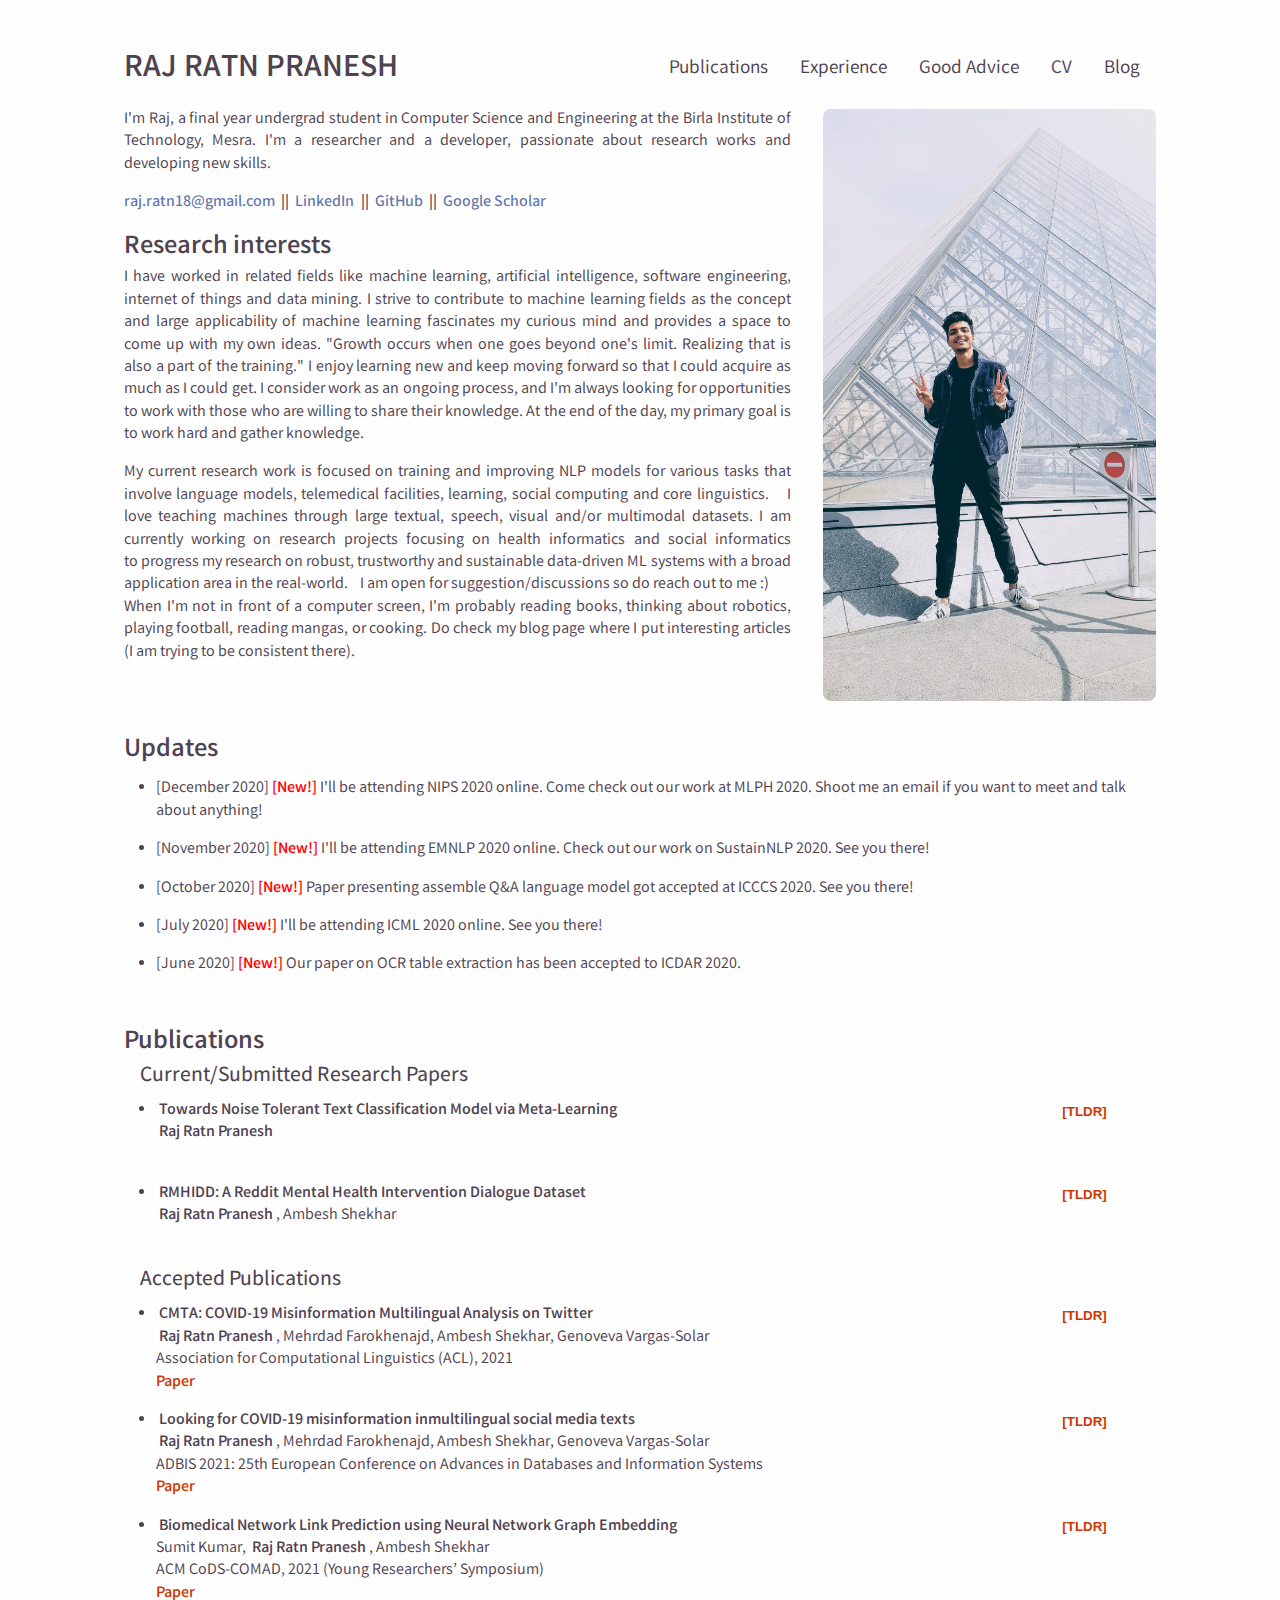
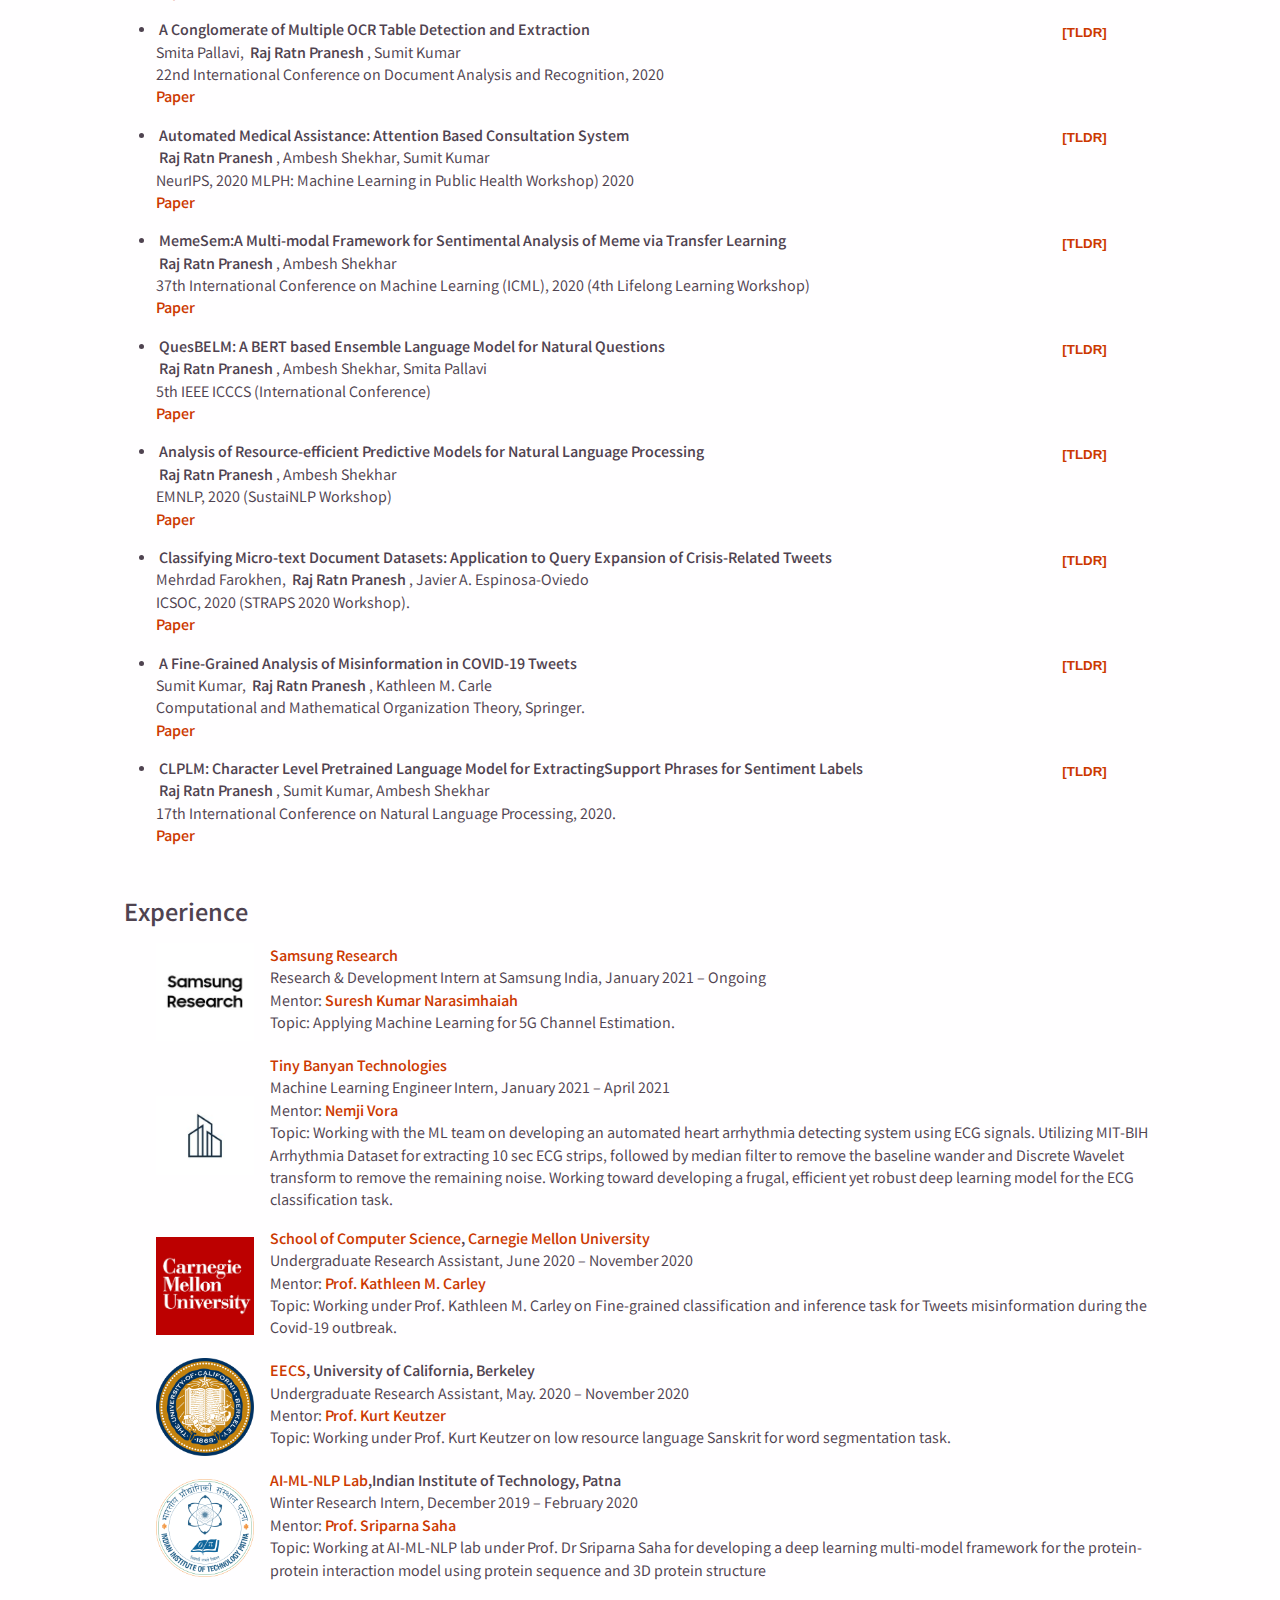
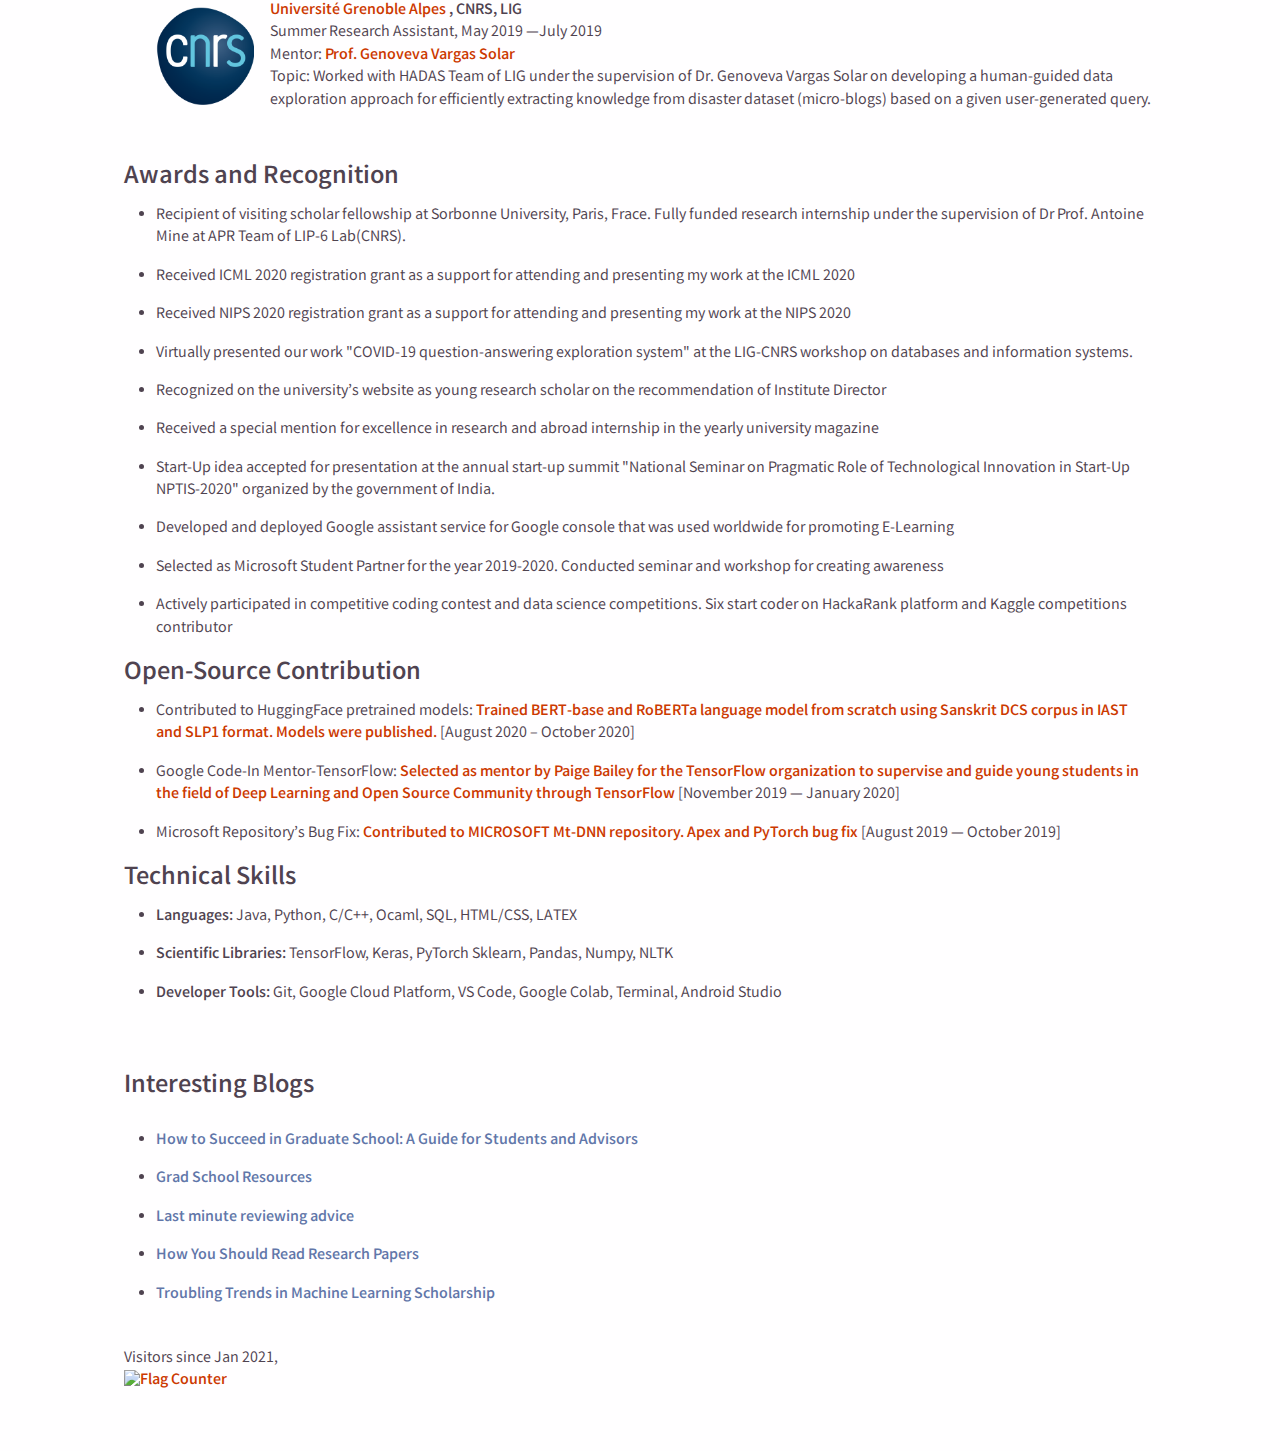
==== commit 86d97700: "Update index.html" ====
--- a/index.html
+++ b/index.html
@@ -96,14 +96,14 @@
         <div class="container publications-inner">
           <h1 class="heading-m"> Publications</h1>
           <div class="submitted">
-            <h2 class="heading-s ml-1">Current Research Projects</h2>
+            <h2 class="heading-s ml-1">Current/Submitted Research Papers</h2>
             <ul>
               <li>
                 <div class="collapsible">
                   <p><span class="bold"> Towards Noise Tolerant Text Classification Model via Meta-Learning </span></p>
                   <button class="collapsible-btn">[TLDR]</button>
                   <p><span class="bold">Raj Ratn Pranesh</span> 
-                  <br>VLDB, 2020<br>
+                  <br><br>
                     <a href=""></a>
                   </p></div>
                 <div class="content"> <p class="py-025"> <span class ="bold">TLDR: </span> Despite significant advancements of deep neural networks (DNNs) in text classification tasks, one of the most crucial factors behind achieving human-level accuracy is the quality of large manually annotated training data, which are time-consuming and costly to accumulate. There are several low-cost data repositories available on the internet, but they often bear incorrect labels. 
@@ -120,7 +120,7 @@
                   <p><span class="bold"> RMHIDD: A Reddit Mental Health Intervention Dialogue Dataset </span></p>
                   <button class="collapsible-btn">[TLDR]</button>
                   <p><span class="bold">Raj Ratn Pranesh</span>, Ambesh Shekhar
-                  <br>VLDB, 2020<br>
+                  <br><br>
                     <a href=""></a>
                   </p></div>
                 <div class="content"> <p class="py-025"> <span class ="bold">TLDR: </span> In the modern human society, mental health is one of the most critical concern. 
@@ -154,7 +154,7 @@
 			Classification is done by a Dense-CNN model trained on tweets manually annotated into information classes (i.e., ’false’, ’partly false’, ’mislead- ing’). The paper presents an analysis of mul- tilingual tweets from February to June, show- ing the distribution type of information spread across different languages. 
 			To access the performance of the CMTA multilingual model, we performed a comparative analysis of 8 monolingual model and CMTA for the misin- formation detection task. The results show that our proposed CMTA model has surpassed various monolingual models which consolidated the fact that through transfer learning a multilingual framework could be developed. </p></div>
               </li>		    
-		   		    
+	      <li>	    
                 <div class="collapsible">
                   <p><span class="bold"> Looking for COVID-19 misinformation inmultilingual social media texts </span></p>
                     <button class="collapsible-btn">[TLDR]</button>
@@ -166,6 +166,19 @@
                 <div class="content"><p class="py-025"><span class ="bold"> </p></div>
               </li>		    
 		    
+              <li>
+                <div class="collapsible">
+                  <p> <span class="bold"> Biomedical Network Link Prediction using Neural Network Graph Embedding </span> </p>
+                  <button class="collapsible-btn">[TLDR]</button>
+                  <p> Sumit Kumar, <span class="bold"> Raj Ratn Pranesh</span>, Ambesh Shekhar
+                    <br> ACM CoDS-COMAD, 2021 (Young Researchers’ Symposium) <br>
+                    <a href="https://openreview.net/pdf?id=ZsG1W37IbVh">Paper</a>
+                    <!--<span>||</span><a href=""> Poster </a>-->
+                  </p></div>
+                <div class="content"> <p class="py-025"> <span class ="bold">TLDR: </span> In this paper, we aim at Graph embedding learning for automatic grasping of low-dimensional node representation on biomedical networks. The purpose is to use different neural Graph embedding methods for conducting analysis on 3 major biomedical link prediction tasks: drug-disease association (DDA) prediction, drug-drug interaction (DDI) classification, and protein-protein interaction (PPI) classification. We observe that graph embedding method achieve a promising result without the use of any biological features. </p> </div>
+              </li>		  
+		  
+		  
               <li>
                 <div class="collapsible">
                   <p><span class="bold"> A Conglomerate of Multiple OCR Table Detection and Extraction </span></p>
@@ -232,17 +245,6 @@
                 <div class="content"> <p class="py-025"> <span class ="bold">TLDR: </span>In this paper, we presented an analyses of the resource efficient predictive models, namely Bonsai, Binary Neighbor Compression(BNC), ProtoNN, Random Forest, Naive Bayes and Support vector machine(SVM), in the machine learning field for resource constraint devices. These models try to minimize resource requirements like RAM and storage without hurting the accuracy much. We utilized these models on multiple benchmark natural language processing tasks, which were sentimental analysis, spam message detection, emotion analysis and fake news classification.</p> </div>
               </li>
 
-              <li>
-                <div class="collapsible">
-                  <p> <span class="bold"> Biomedical Network Link Prediction using Neural Network Graph Embedding </span> </p>
-                  <button class="collapsible-btn">[TLDR]</button>
-                  <p> Sumit Kumar, <span class="bold"> Raj Ratn Pranesh</span>, Ambesh Shekhar
-                    <br> ACM CoDS-COMAD, 2020 (Young Researchers’ Symposium) <br>
-                    <a href="https://openreview.net/pdf?id=ZsG1W37IbVh">Paper</a>
-                    <!--<span>||</span><a href=""> Poster </a>-->
-                  </p></div>
-                <div class="content"> <p class="py-025"> <span class ="bold">TLDR: </span> In this paper, we aim at Graph embedding learning for automatic grasping of low-dimensional node representation on biomedical networks. The purpose is to use different neural Graph embedding methods for conducting analysis on 3 major biomedical link prediction tasks: drug-disease association (DDA) prediction, drug-drug interaction (DDI) classification, and protein-protein interaction (PPI) classification. We observe that graph embedding method achieve a promising result without the use of any biological features. </p> </div>
-              </li>
 
               <li>
                 <div class="collapsible">
@@ -322,7 +324,7 @@
                         <span class="bold"><a href=""></a> <a href=""> Tiny Banyan Technologies </a></span>
                       </p>
                       <p>
-                        Machine Learning Engineer Intern, January 2021 – Ongoing
+                        Machine Learning Engineer Intern, January 2021 – April 2021
                       </p>
                       <p>
                         Mentor: <a href="https://drive.google.com/file/d/1GmFdfAKHuhbAA2HvnCZI4uKPDxAOpcbv/view?usp=sharing" >Nemji Vora</a>
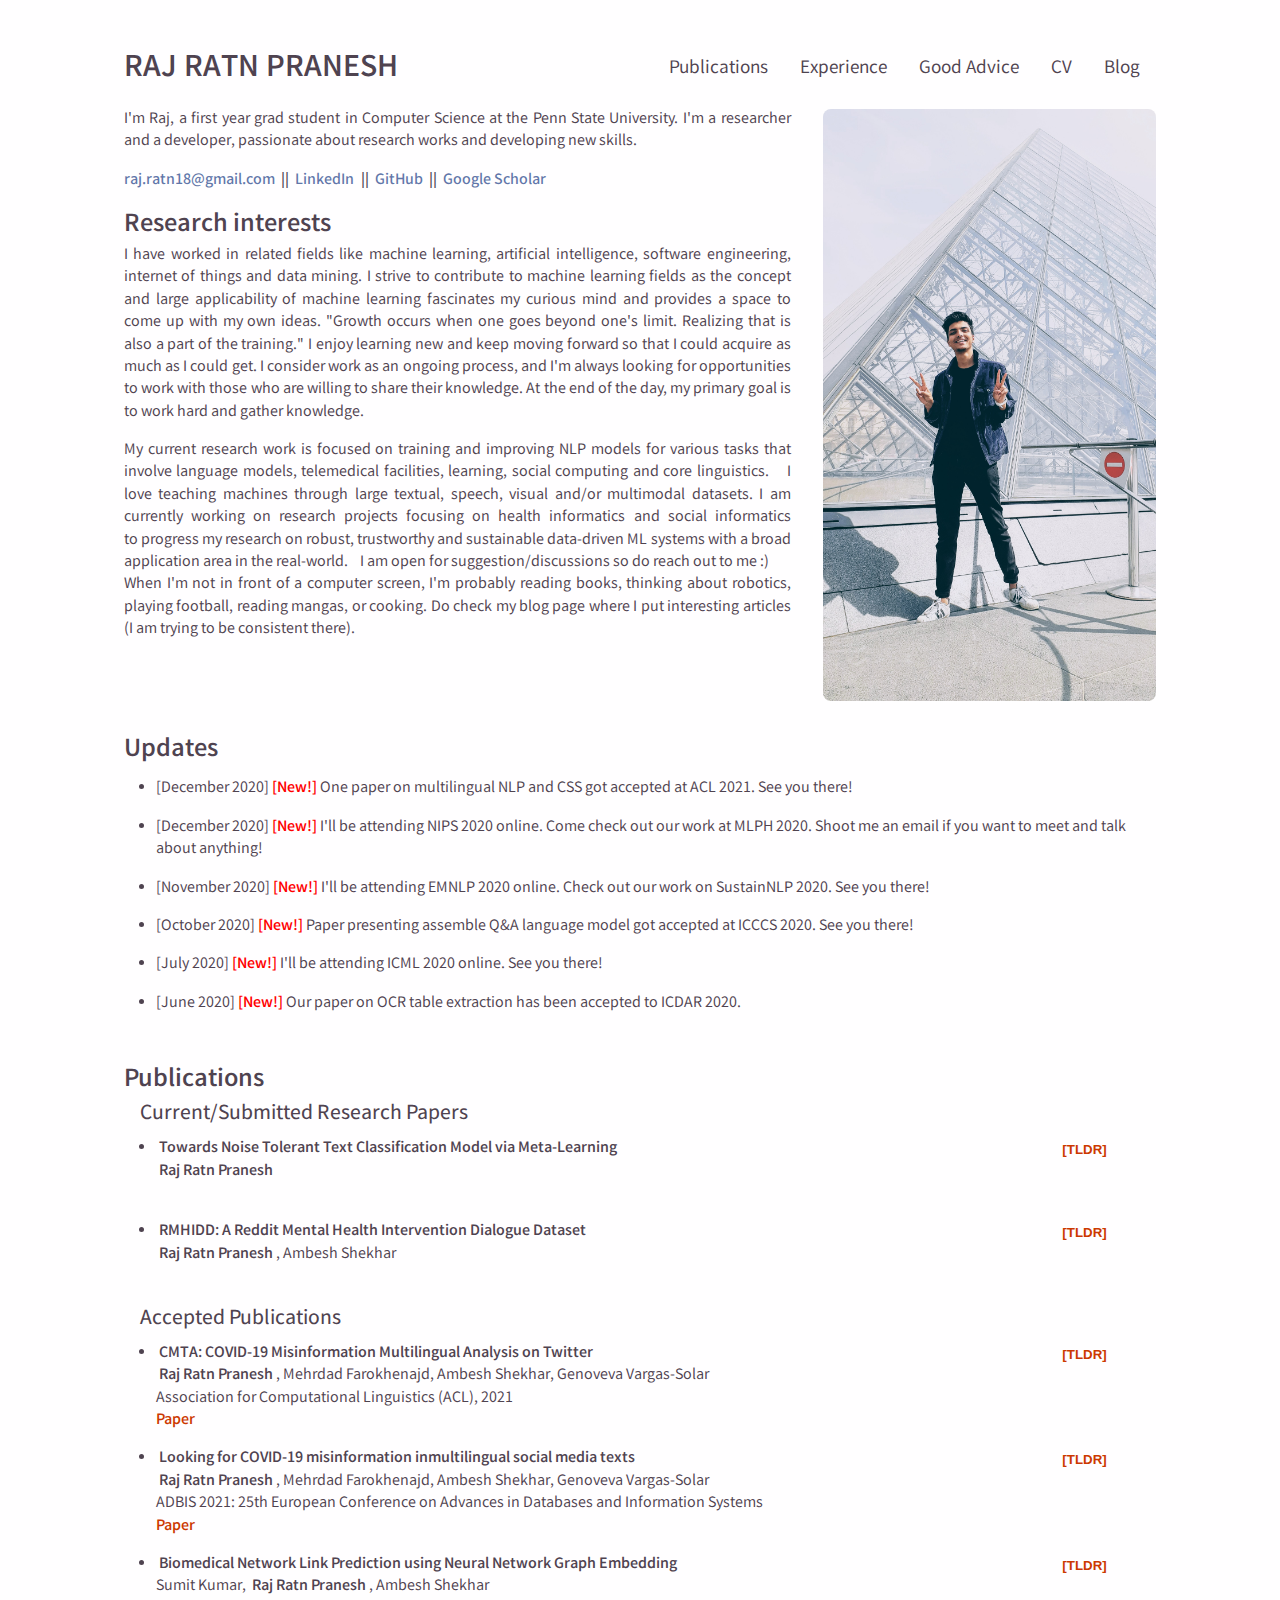
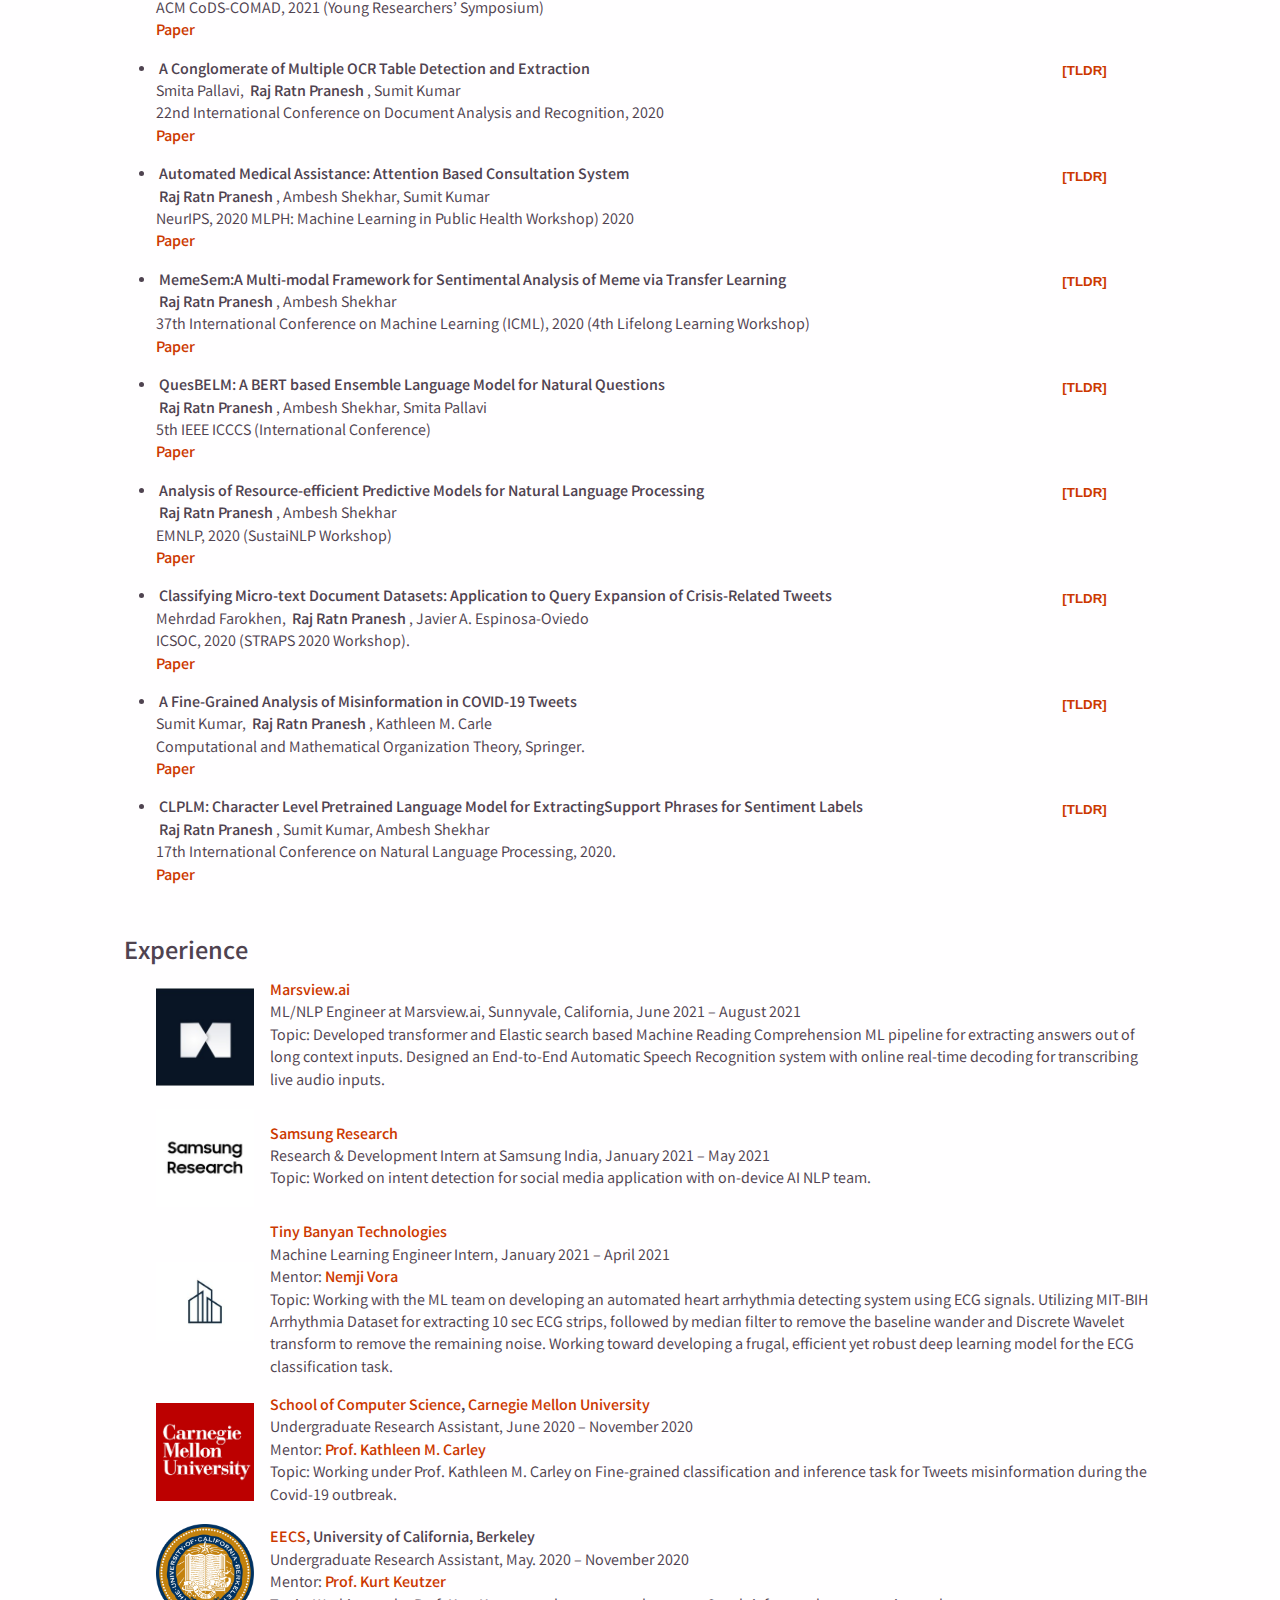
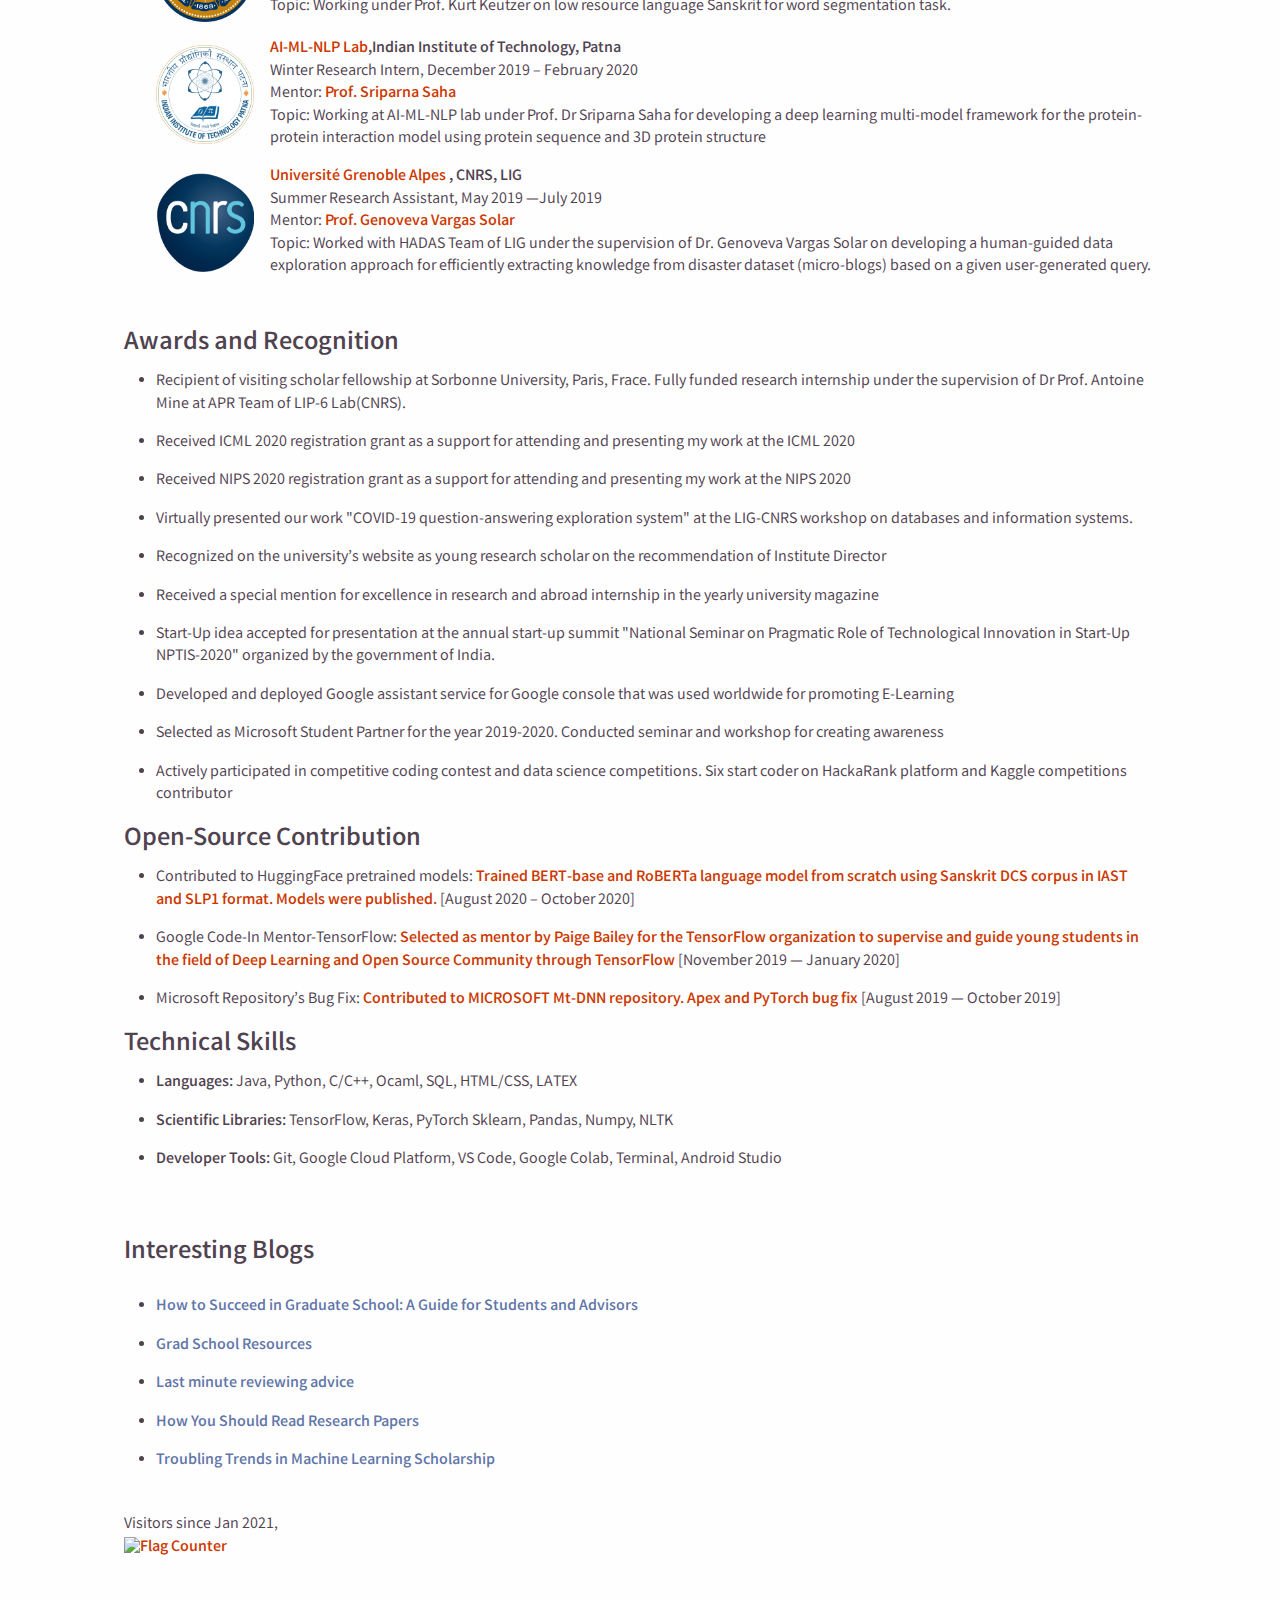
==== commit d7ec2ef6: "Update index.html" ====
--- a/index.html
+++ b/index.html
@@ -5,7 +5,7 @@
     <meta name="viewport" content="width=device-width, initial-scale=1.0" />
     <meta name="description" content="Raj Ratn Pranesh Academic Page" />
     <link rel="stylesheet" href="css/main.css" />
-    <link rel="icon" href="img/umlogo.png">
+    <link rel="icon" href="img/psu.png">
     <title>Raj Ratn Pranesh</title>
   </head>
   <body>
@@ -30,7 +30,7 @@
         <div class="container about-inner">
           <div class="about-desc">
             <p class="pb-1">
-              I'm Raj, a final year undergrad student in Computer Science and Engineering at the Birla Institute of Technology, Mesra. I'm a researcher and a developer, passionate about research works and developing new skills.  
+              I'm Raj, a first year grad student in Computer Science at the Penn State University. I'm a researcher and a developer, passionate about research works and developing new skills.  
             </p>
             <div class="contact-info">
               <a href="mailto:raj.ratn18@gmail.com">raj.ratn18@gmail.com</a>
@@ -84,6 +84,7 @@
             Updates
           </h1>
           <ul>
+		  	<li>[December 2020] <span style="color:red;font-weight: bold;">[New!]</span> One paper on multilingual NLP and CSS got accepted at ACL 2021. See you there!</li>	
 			<li>[December 2020] <span style="color:red;font-weight: bold;">[New!]</span> I'll be attending NIPS 2020 online. Come check out our work at MLPH 2020. Shoot me an email if you want to meet and talk about anything!</li>		  
 			<li>[November 2020] <span style="color:red;font-weight: bold;">[New!]</span> I'll be attending EMNLP 2020 online. Check out our work on SustainNLP 2020. See you there!</li>
 			<li>[October 2020] <span style="color:red;font-weight: bold;">[New!]</span> Paper presenting assemble Q&A language model got accepted at ICCCS 2020. See you there!</li>
@@ -297,19 +298,33 @@
 		    
               <li>
                 <div class="experience-col" >
+                  <img src="img/1607941232569.png" alt="" />
+                  <div class="experience-informations">
+                      <p>
+                        <span class="bold"><a href=""></a> <a href=""> Marsview.ai </a></span>
+                      </p>
+                      <p>
+                        ML/NLP Engineer at Marsview.ai, Sunnyvale, California, June 2021 – August 2021
+                      </p>
+                      <p>
+                        Topic: Developed transformer and Elastic search based Machine Reading Comprehension ML pipeline for extracting answers out of long context inputs. Designed an End-to-End Automatic Speech Recognition system with online real-time decoding for transcribing live audio inputs.
+                      </p>
+                  </div>
+                </div>
+              </li>
+		    
+              <li>
+                <div class="experience-col" >
                   <img src="img/sr.jpg" alt="" />
                   <div class="experience-informations">
                       <p>
                         <span class="bold"><a href=""></a> <a href=""> Samsung Research </a></span>
                       </p>
                       <p>
-                        Research & Development Intern at Samsung India, January 2021 – Ongoing
-                      </p>
-                      <p>
-                        Mentor: <a href="https://www.linkedin.com/in/suresh-kumar-n/?originalSubdomain=in" >Suresh Kumar Narasimhaiah</a>
-                      </p>
-                      <p>
-                        Topic: Applying Machine Learning for 5G Channel Estimation.
+                        Research & Development Intern at Samsung India, January 2021 – May 2021
+                      </p>
+                      <p>
+                        Topic: Worked on intent detection for social media application with on-device AI NLP team.
                       </p>
                   </div>
                 </div>
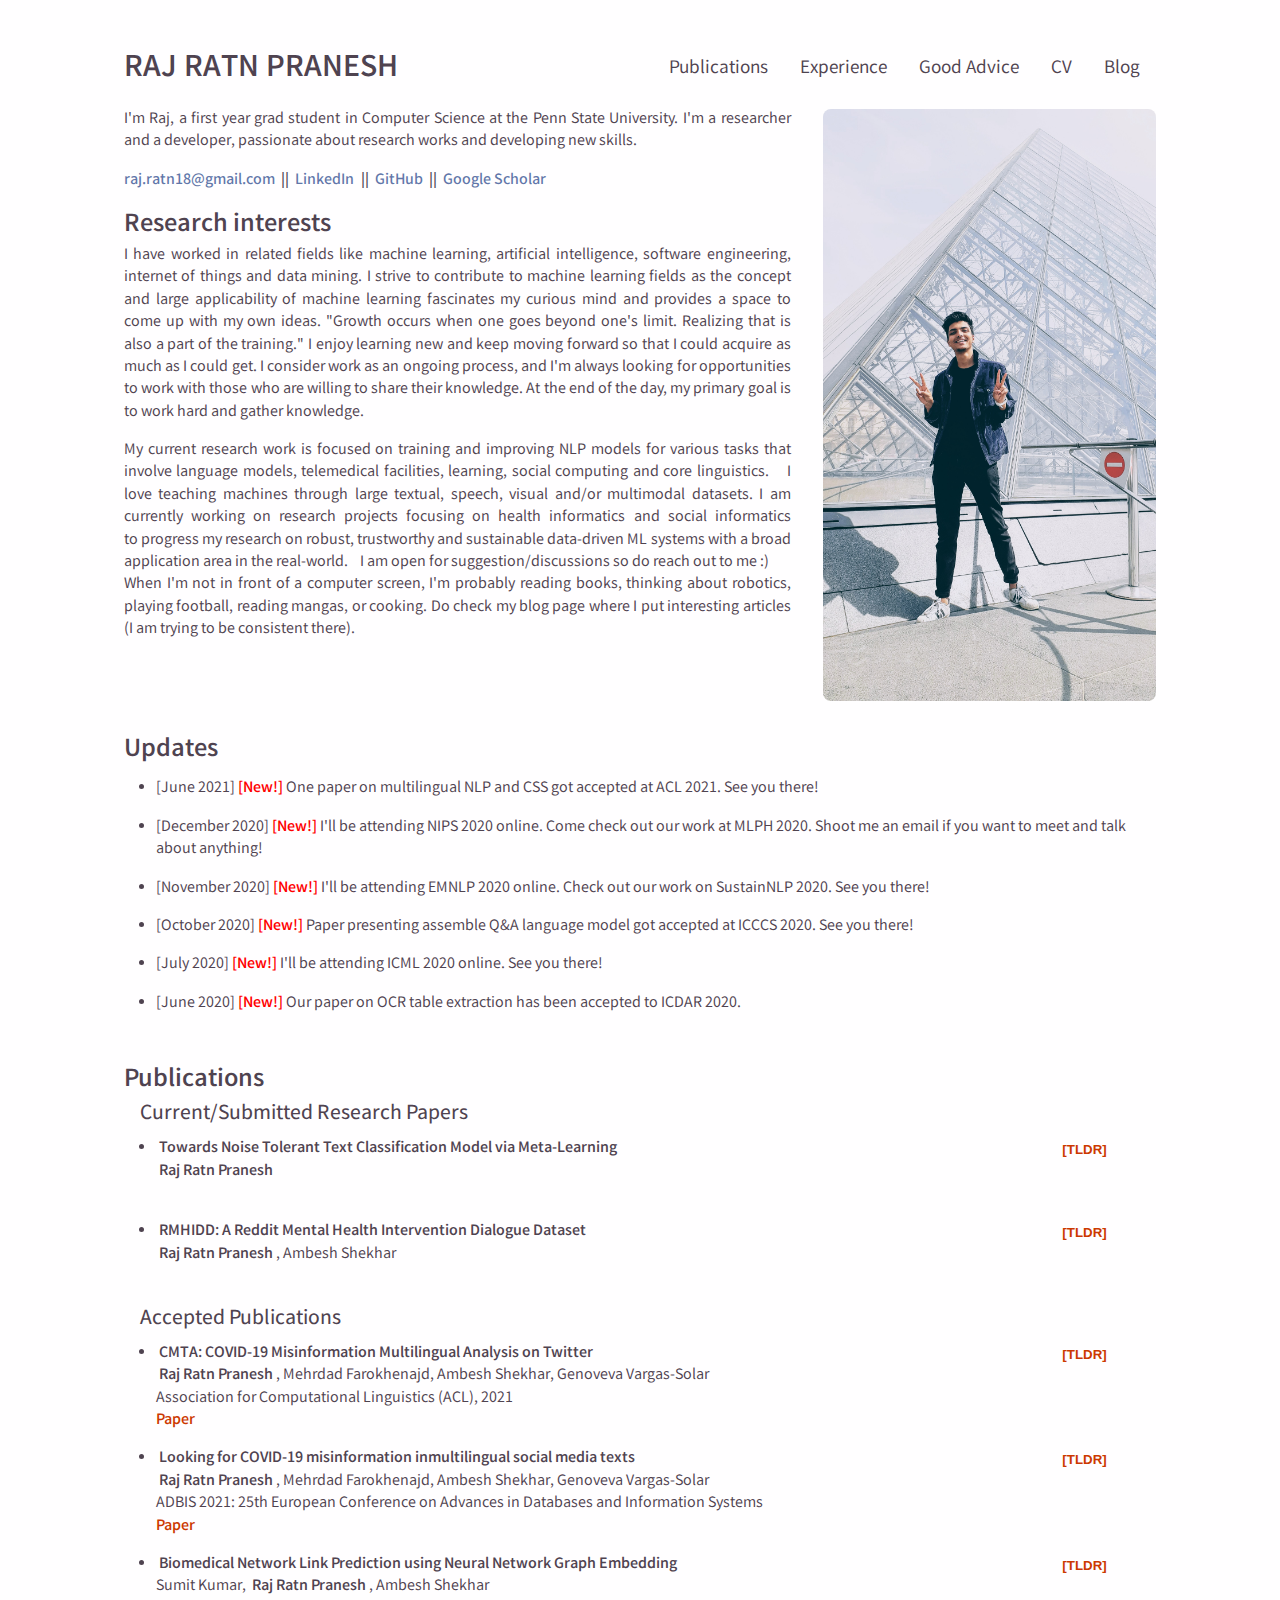
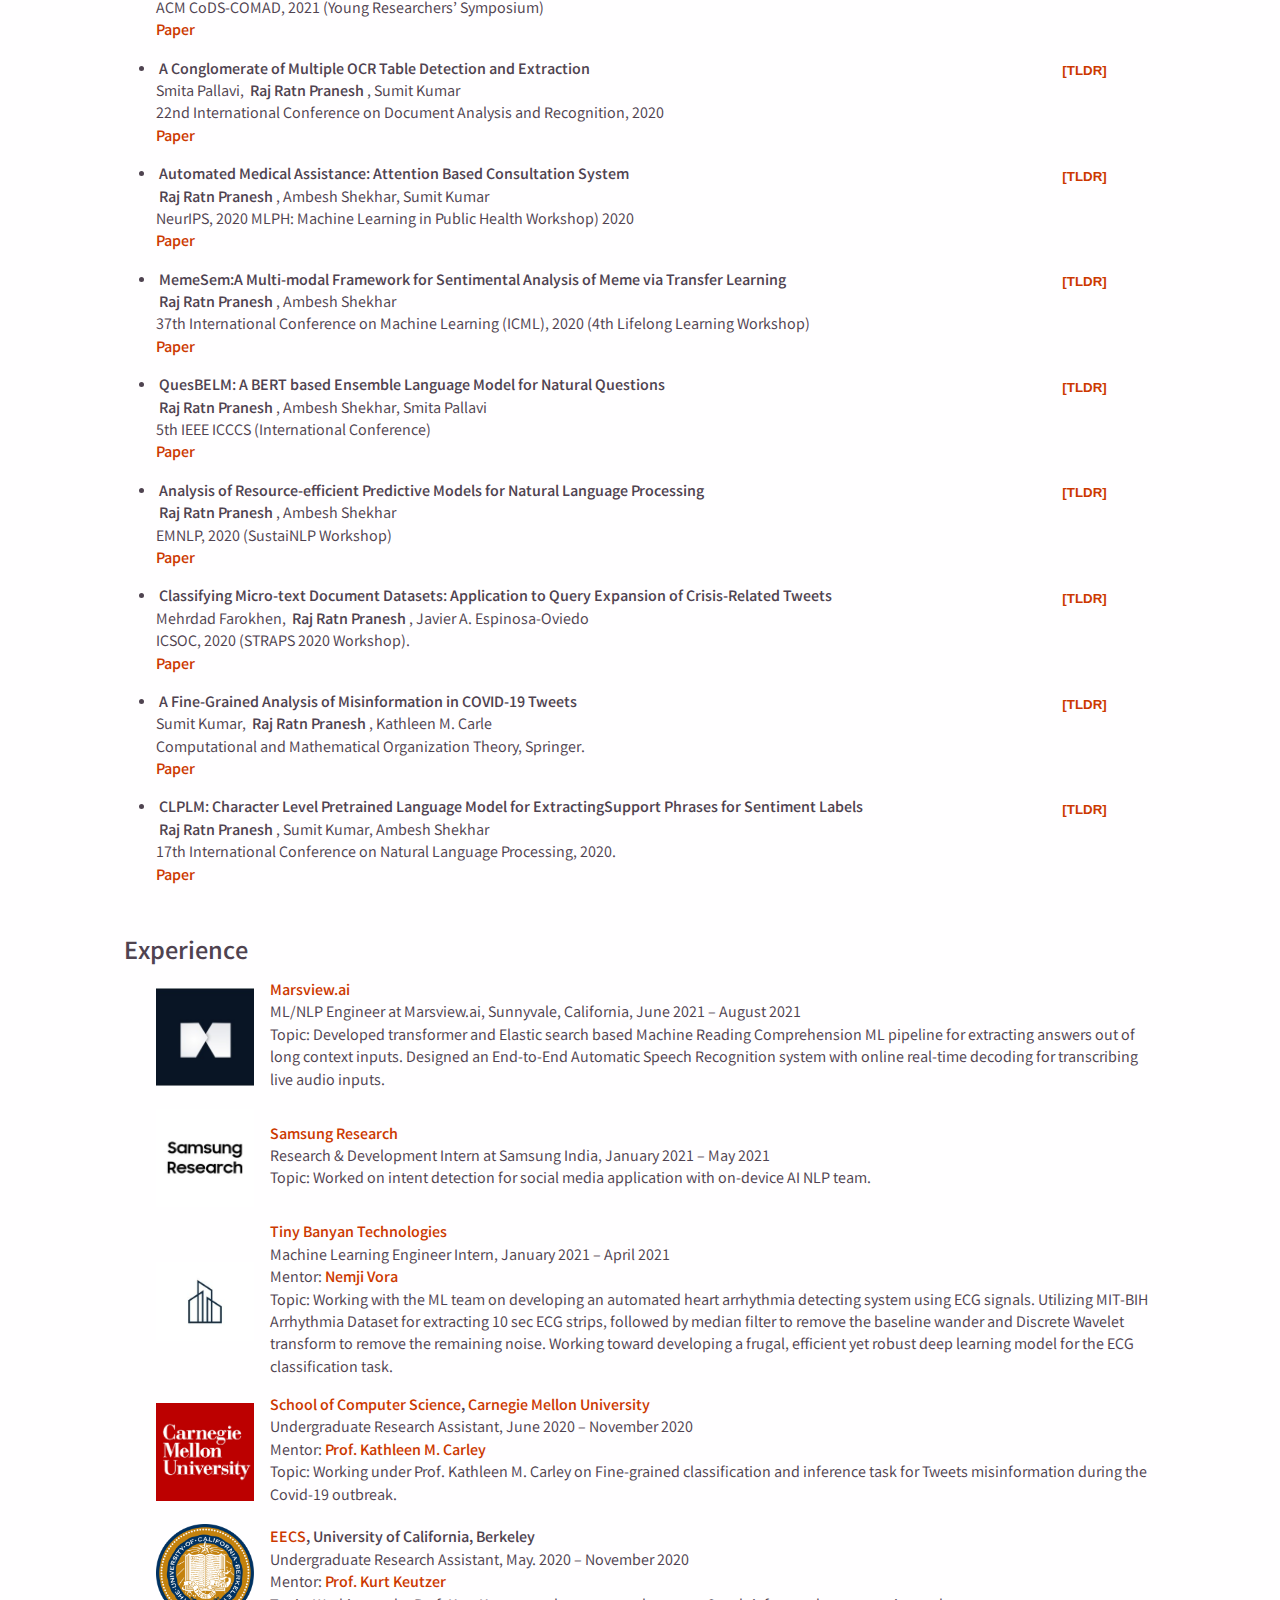
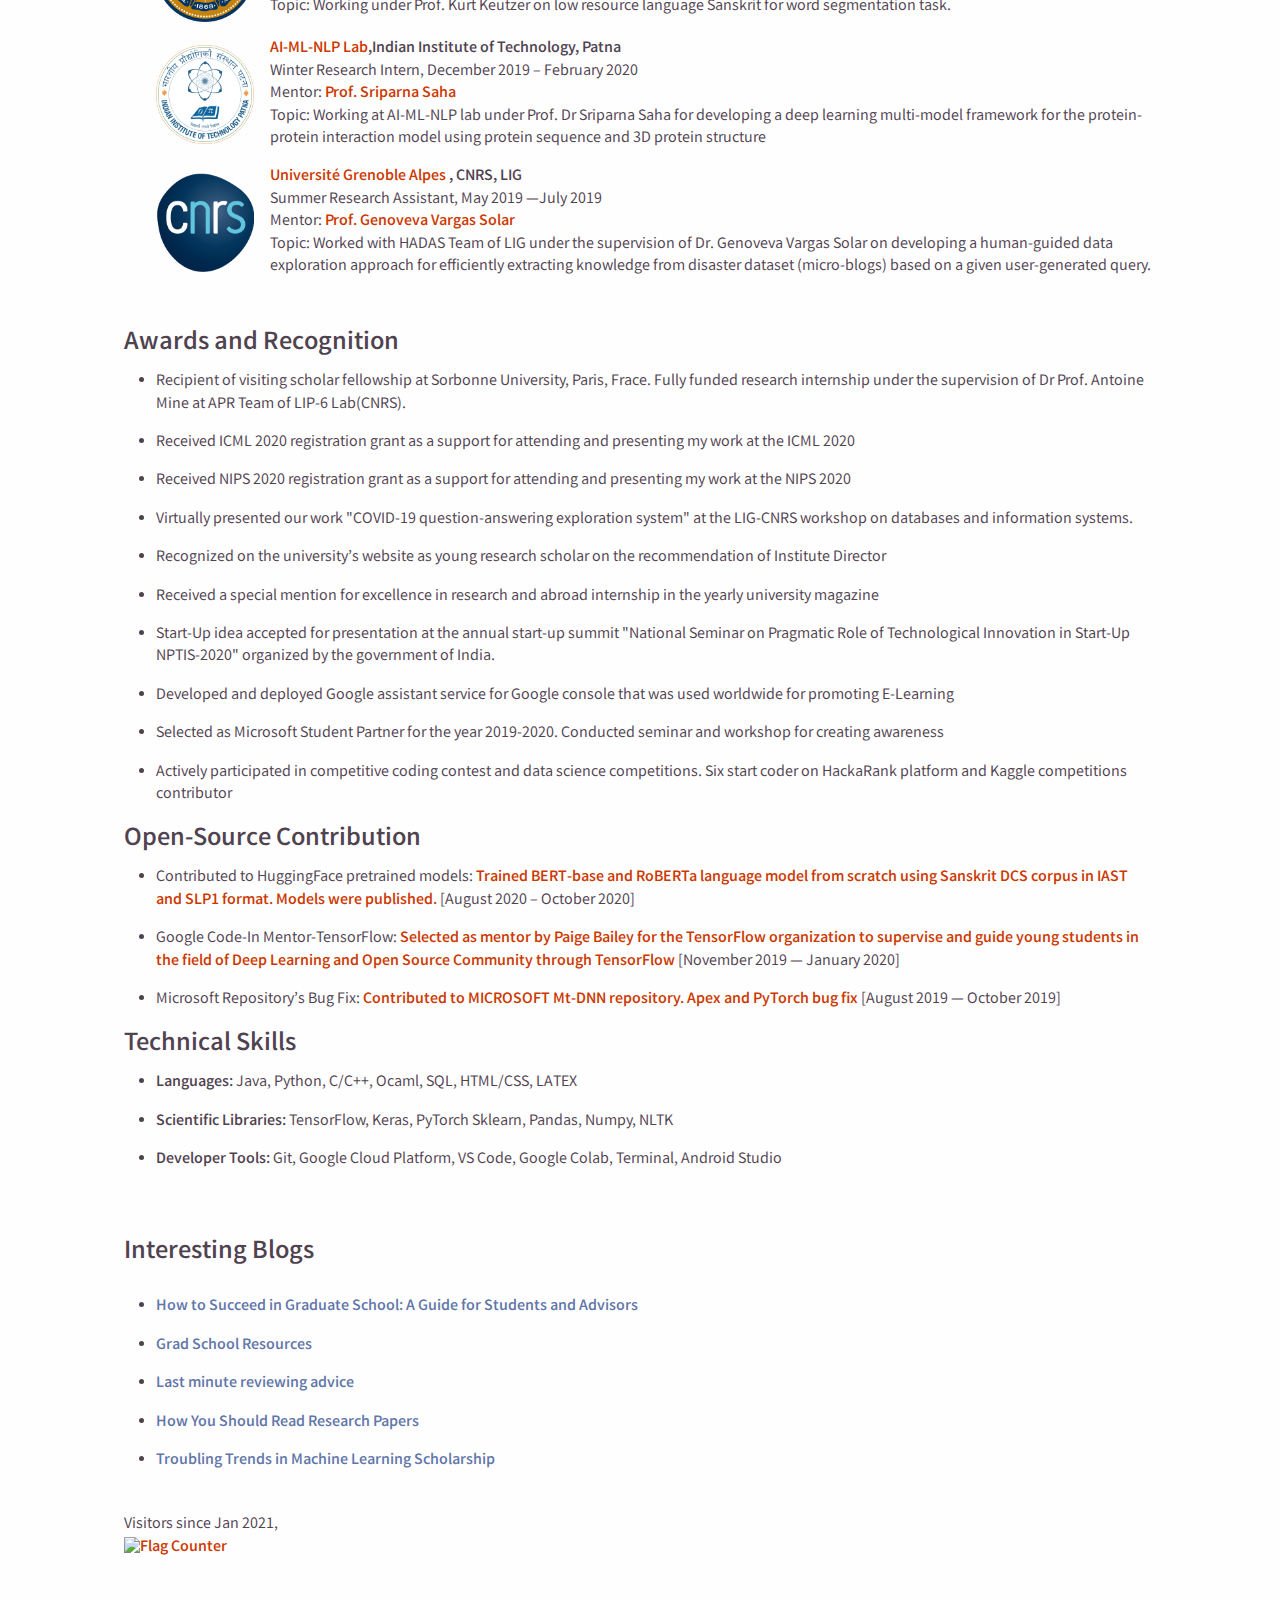
==== commit 1b9fbeca: "Update index.html" ====
--- a/index.html
+++ b/index.html
@@ -84,7 +84,7 @@
             Updates
           </h1>
           <ul>
-		  	<li>[December 2020] <span style="color:red;font-weight: bold;">[New!]</span> One paper on multilingual NLP and CSS got accepted at ACL 2021. See you there!</li>	
+		  	<li>[June 2021] <span style="color:red;font-weight: bold;">[New!]</span> One paper on multilingual NLP and CSS got accepted at ACL 2021. See you there!</li>	
 			<li>[December 2020] <span style="color:red;font-weight: bold;">[New!]</span> I'll be attending NIPS 2020 online. Come check out our work at MLPH 2020. Shoot me an email if you want to meet and talk about anything!</li>		  
 			<li>[November 2020] <span style="color:red;font-weight: bold;">[New!]</span> I'll be attending EMNLP 2020 online. Check out our work on SustainNLP 2020. See you there!</li>
 			<li>[October 2020] <span style="color:red;font-weight: bold;">[New!]</span> Paper presenting assemble Q&A language model got accepted at ICCCS 2020. See you there!</li>
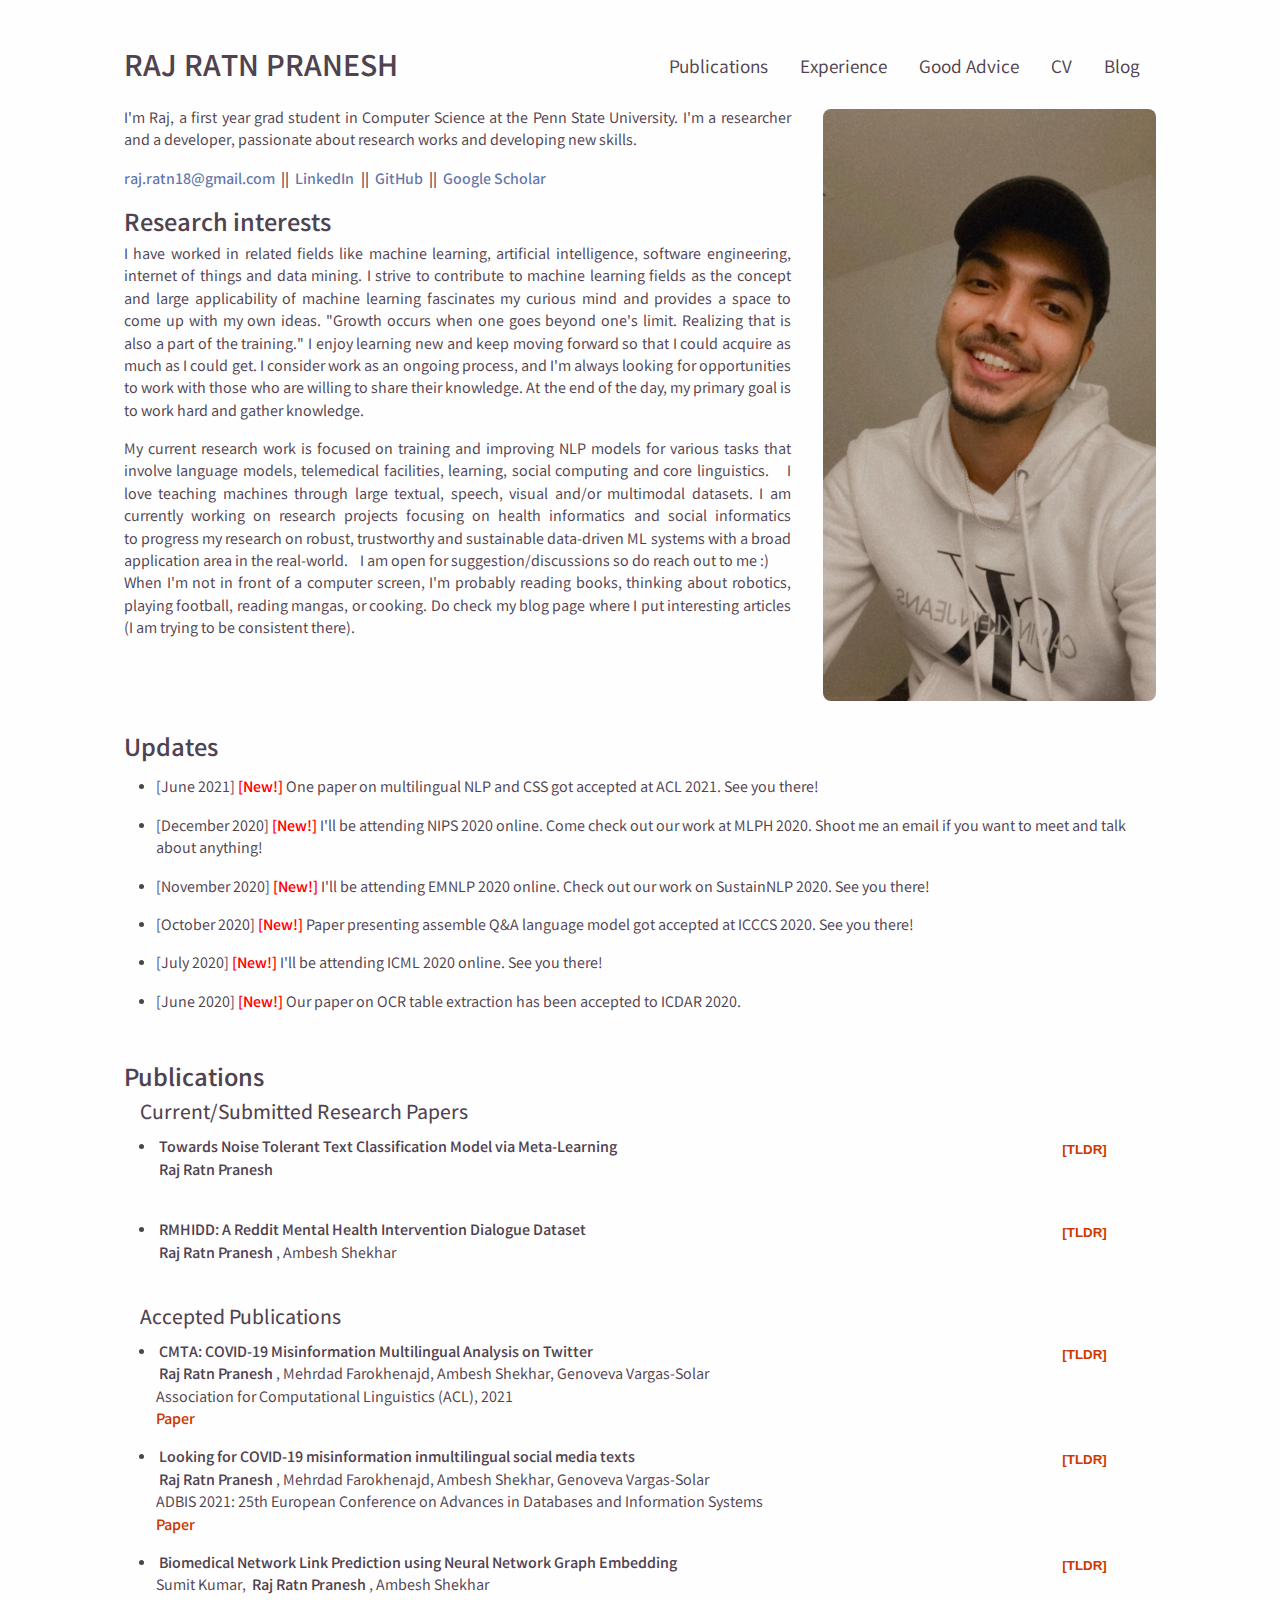
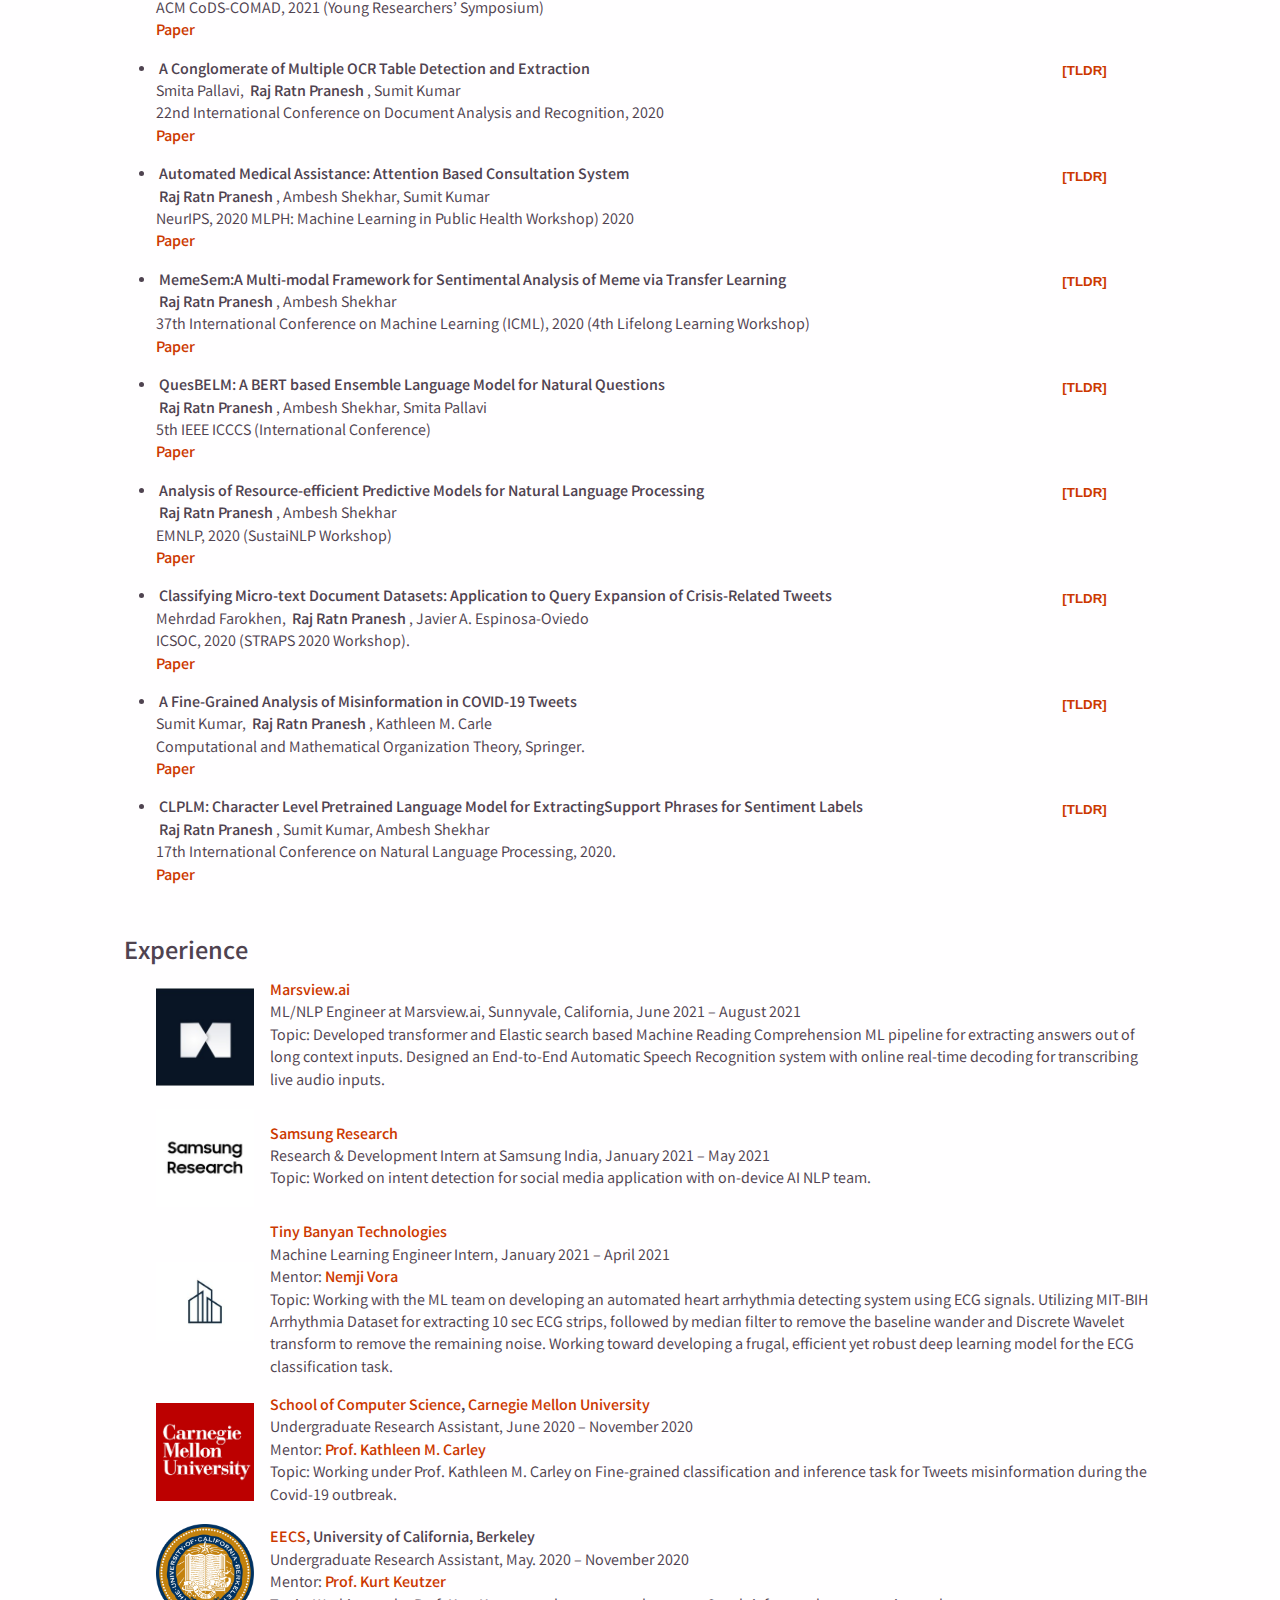
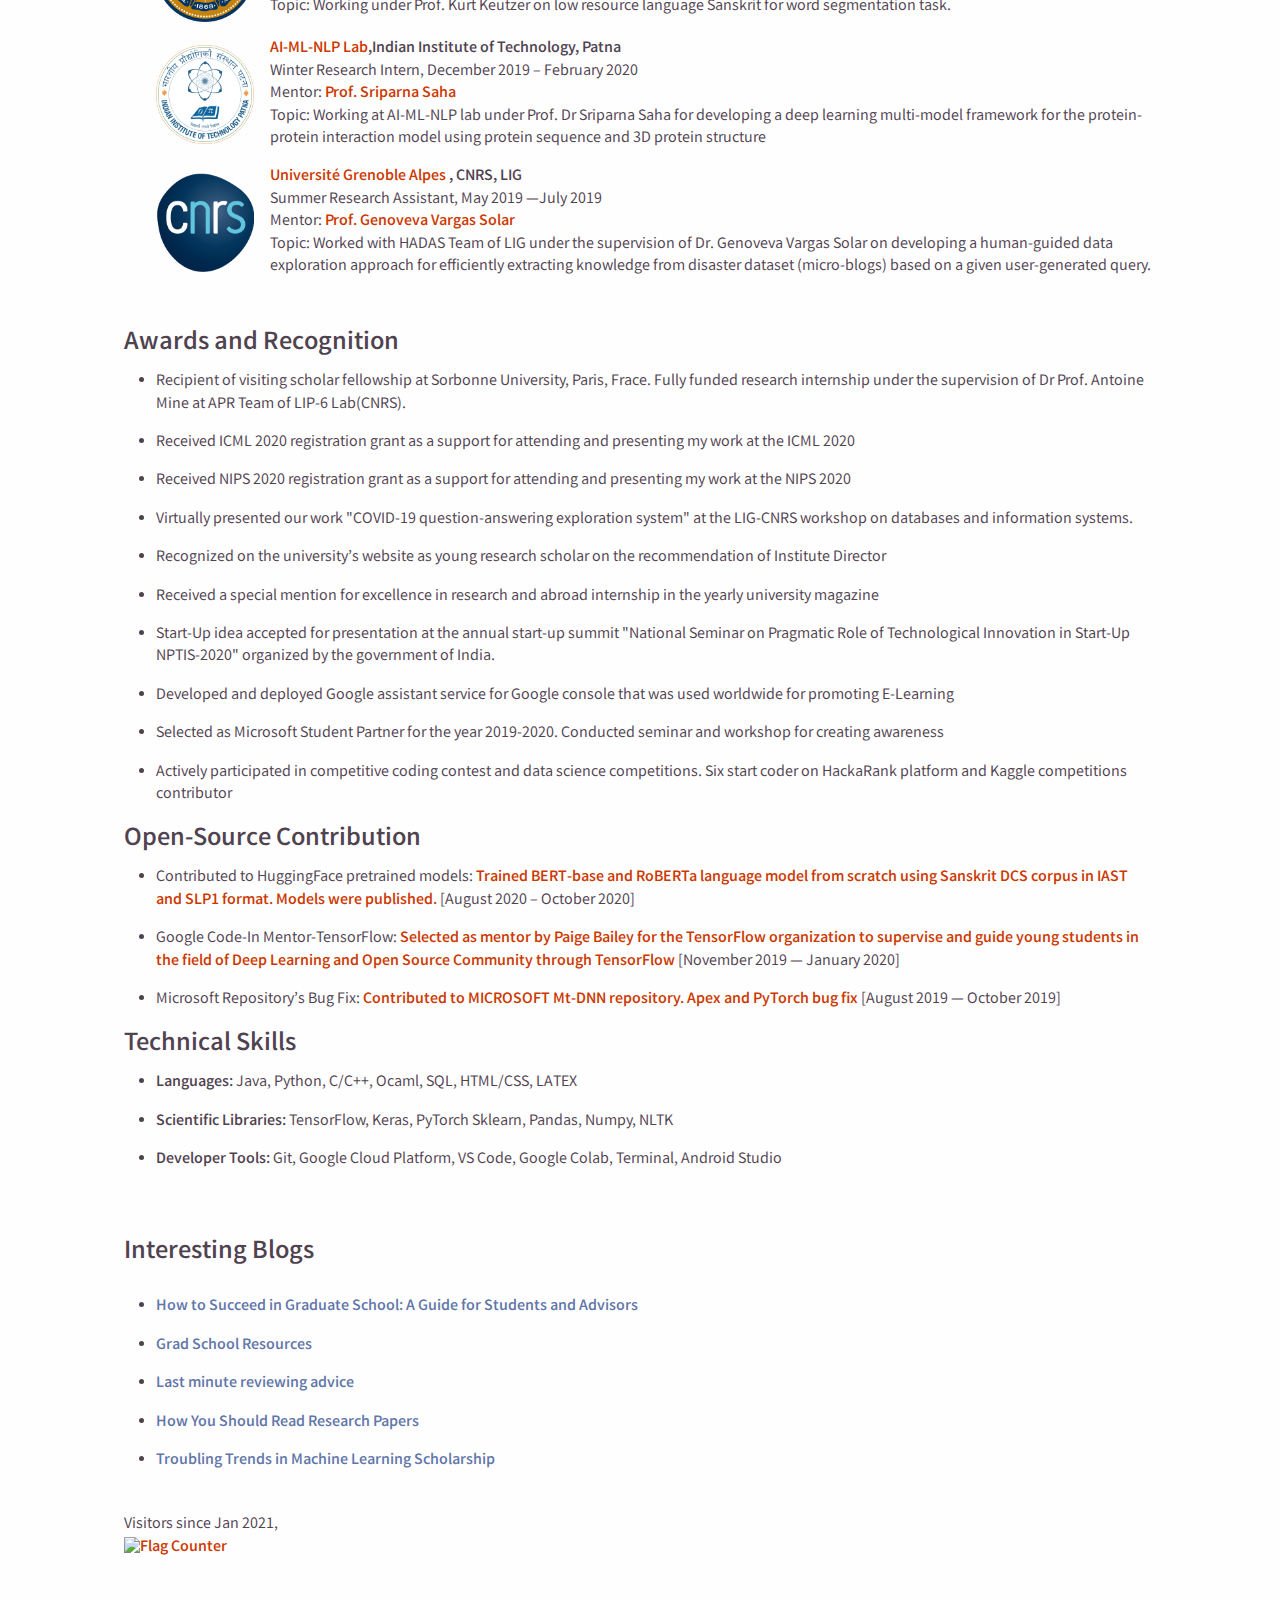
==== commit cb950e6e: "Update index.html" ====
--- a/index.html
+++ b/index.html
@@ -75,7 +75,7 @@
               </p>
             </div>
           </div>
-          <img src="img/Raj.jpg" alt="raj" />
+          <img src="img/Raj.jpeg" alt="raj" />
         </div>
       </section>
       <section id="updates" class="py-1">
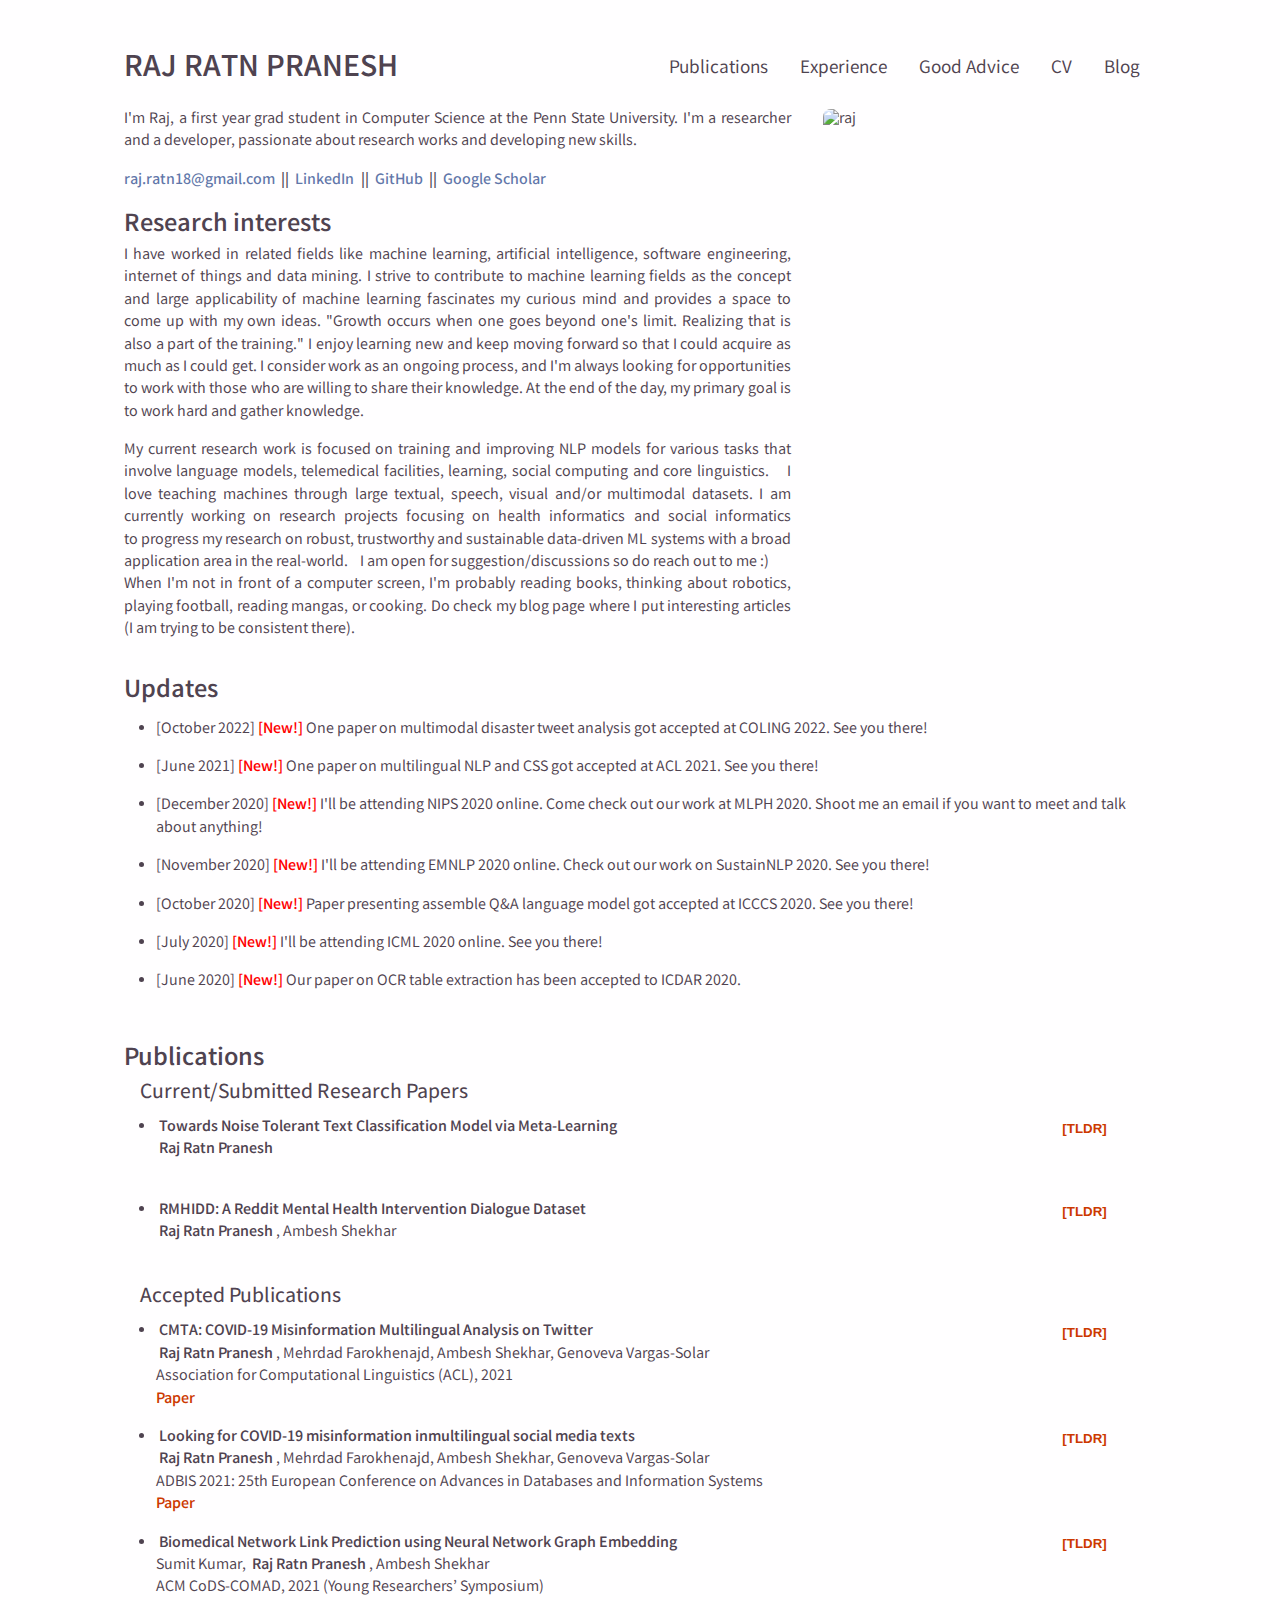
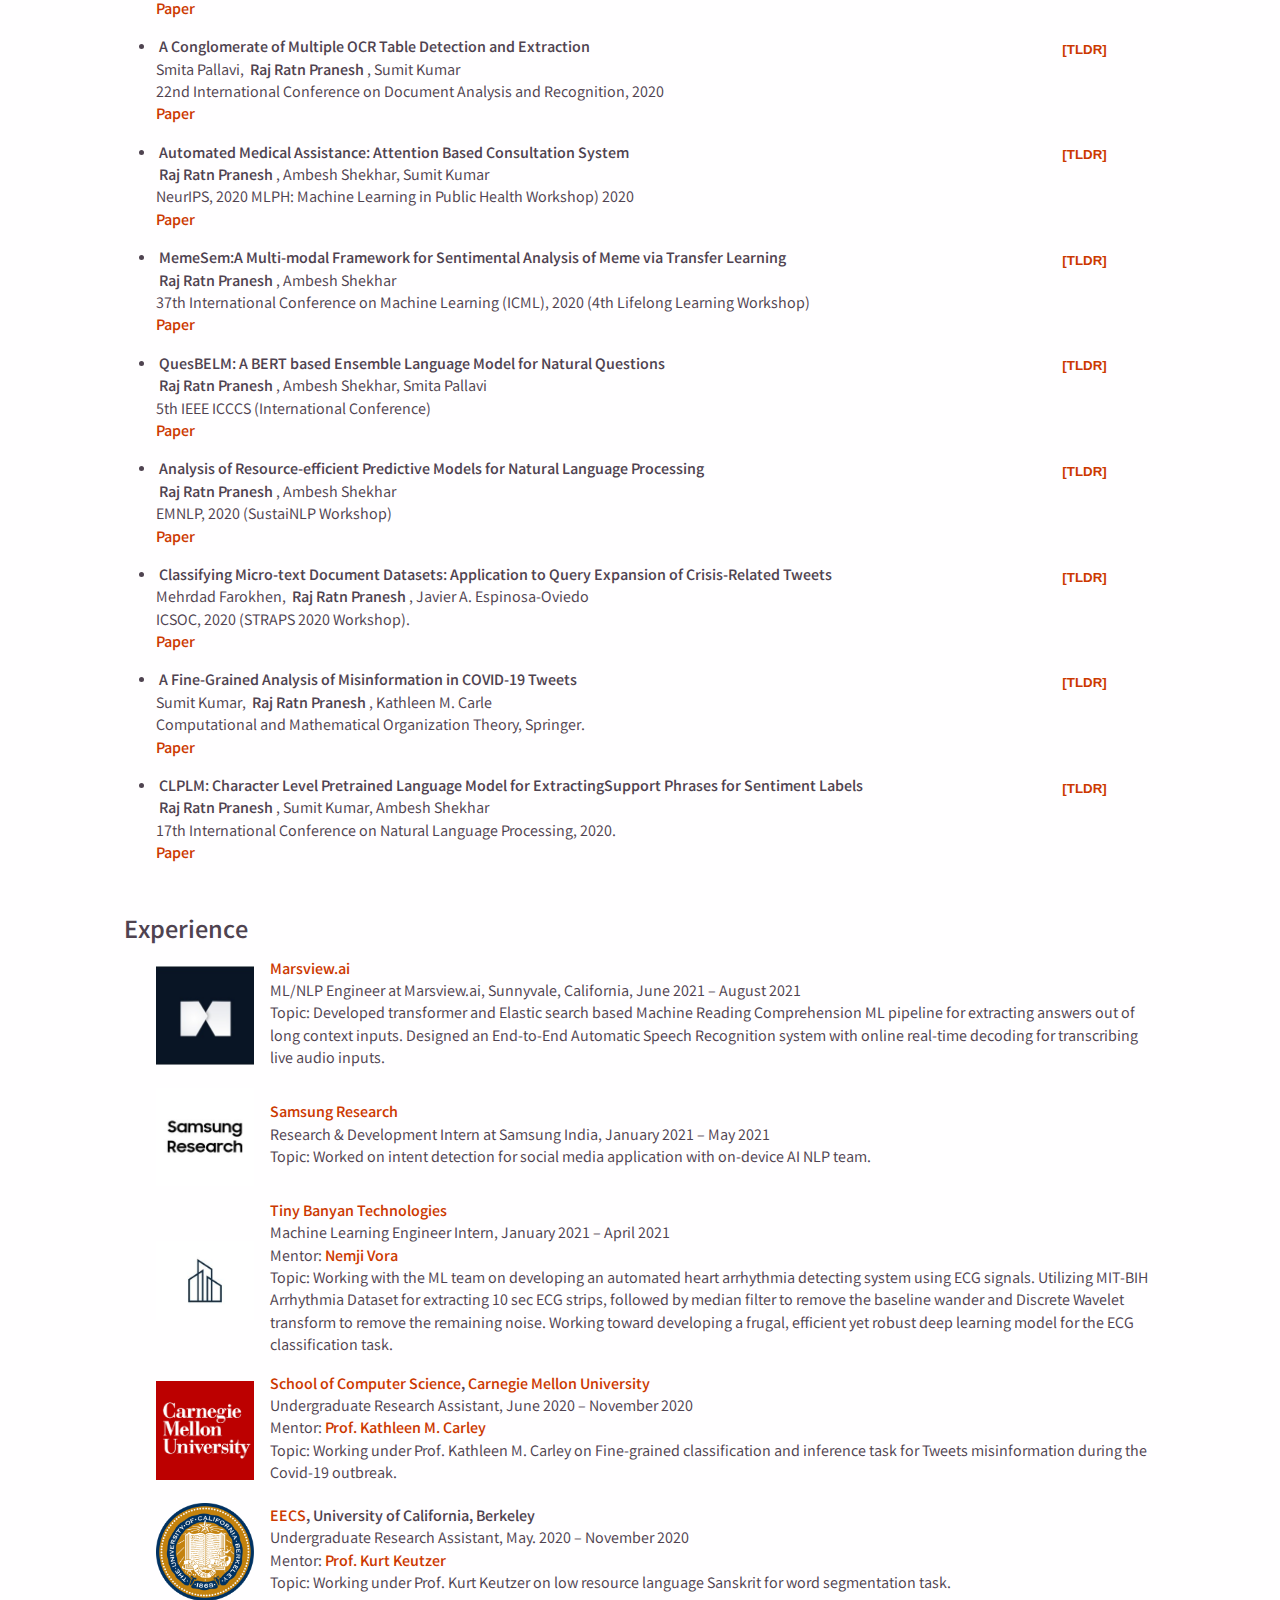
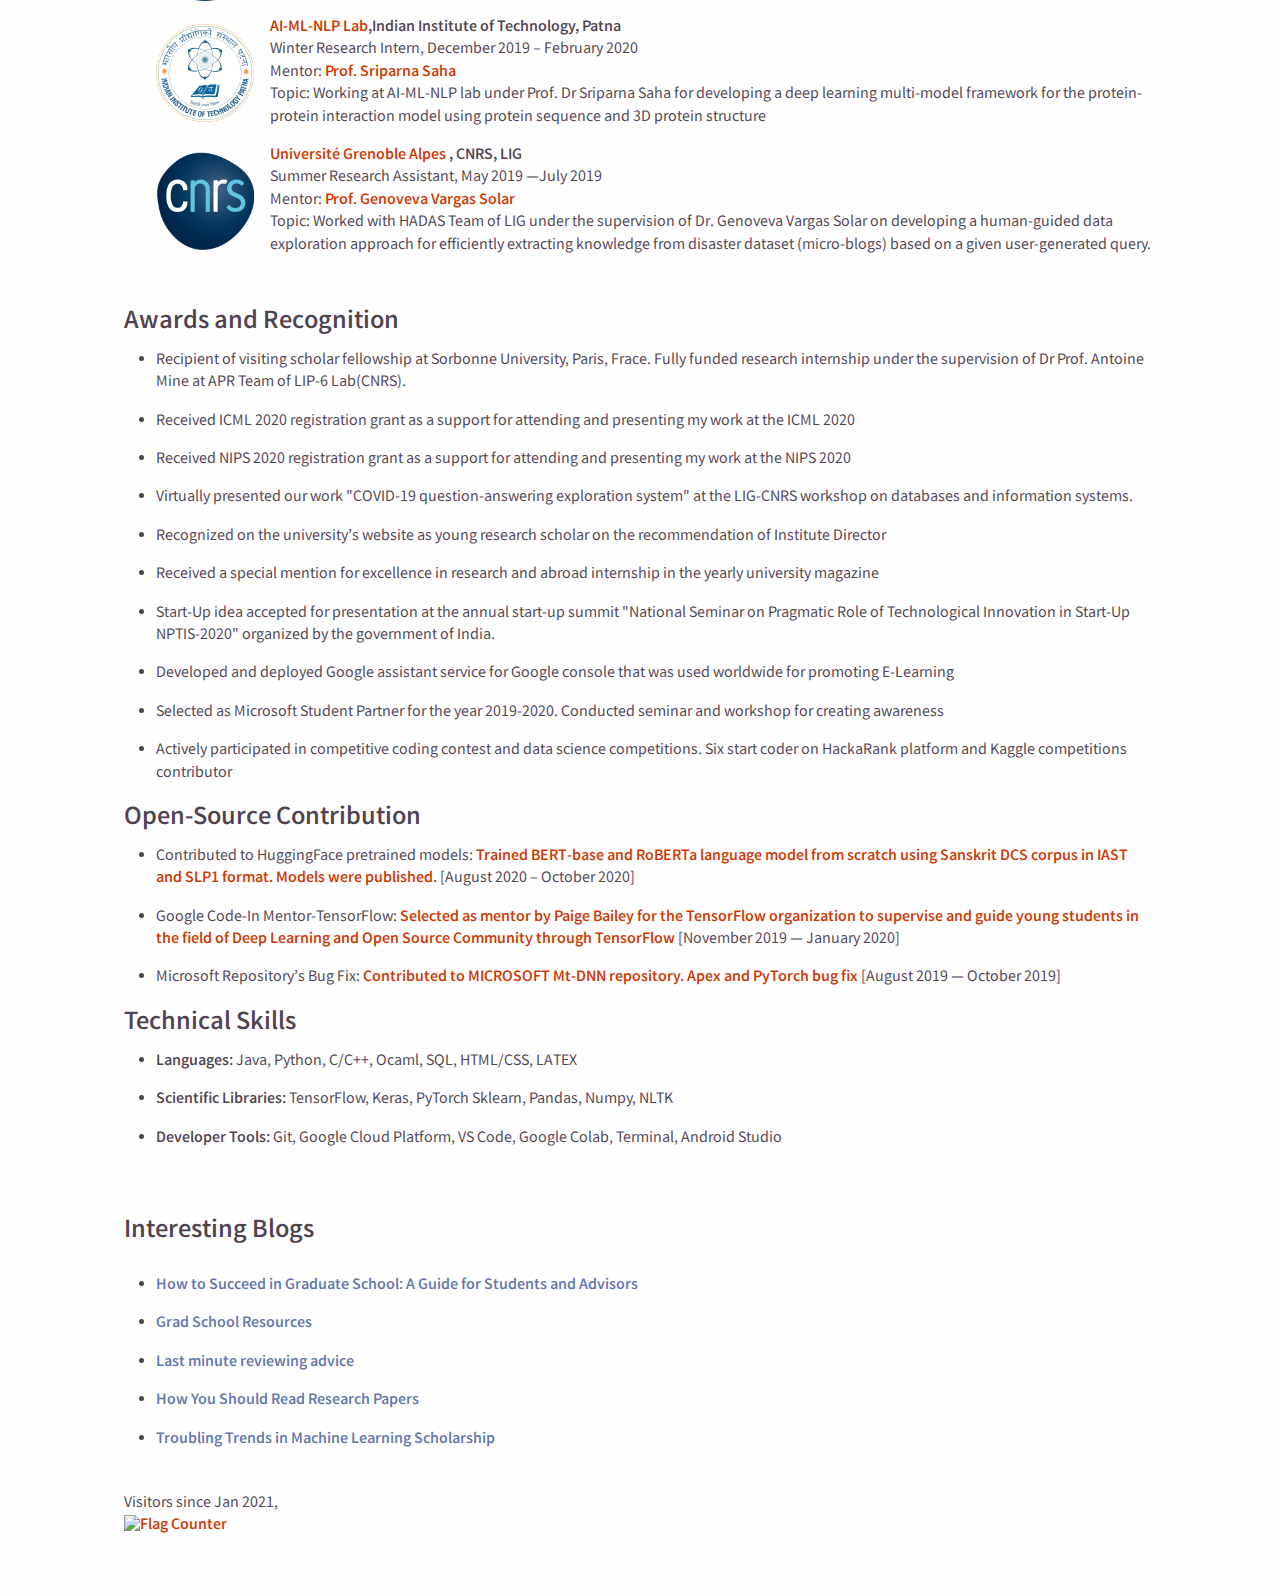
==== commit 87d4bc83: "Update index.html" ====
--- a/index.html
+++ b/index.html
@@ -84,6 +84,7 @@
             Updates
           </h1>
           <ul>
+		        <li>[October 2022] <span style="color:red;font-weight: bold;">[New!]</span> One paper on multimodal disaster tweet analysis got accepted at COLING 2022. See you there!</li>
 		  	<li>[June 2021] <span style="color:red;font-weight: bold;">[New!]</span> One paper on multilingual NLP and CSS got accepted at ACL 2021. See you there!</li>	
 			<li>[December 2020] <span style="color:red;font-weight: bold;">[New!]</span> I'll be attending NIPS 2020 online. Come check out our work at MLPH 2020. Shoot me an email if you want to meet and talk about anything!</li>		  
 			<li>[November 2020] <span style="color:red;font-weight: bold;">[New!]</span> I'll be attending EMNLP 2020 online. Check out our work on SustainNLP 2020. See you there!</li>
